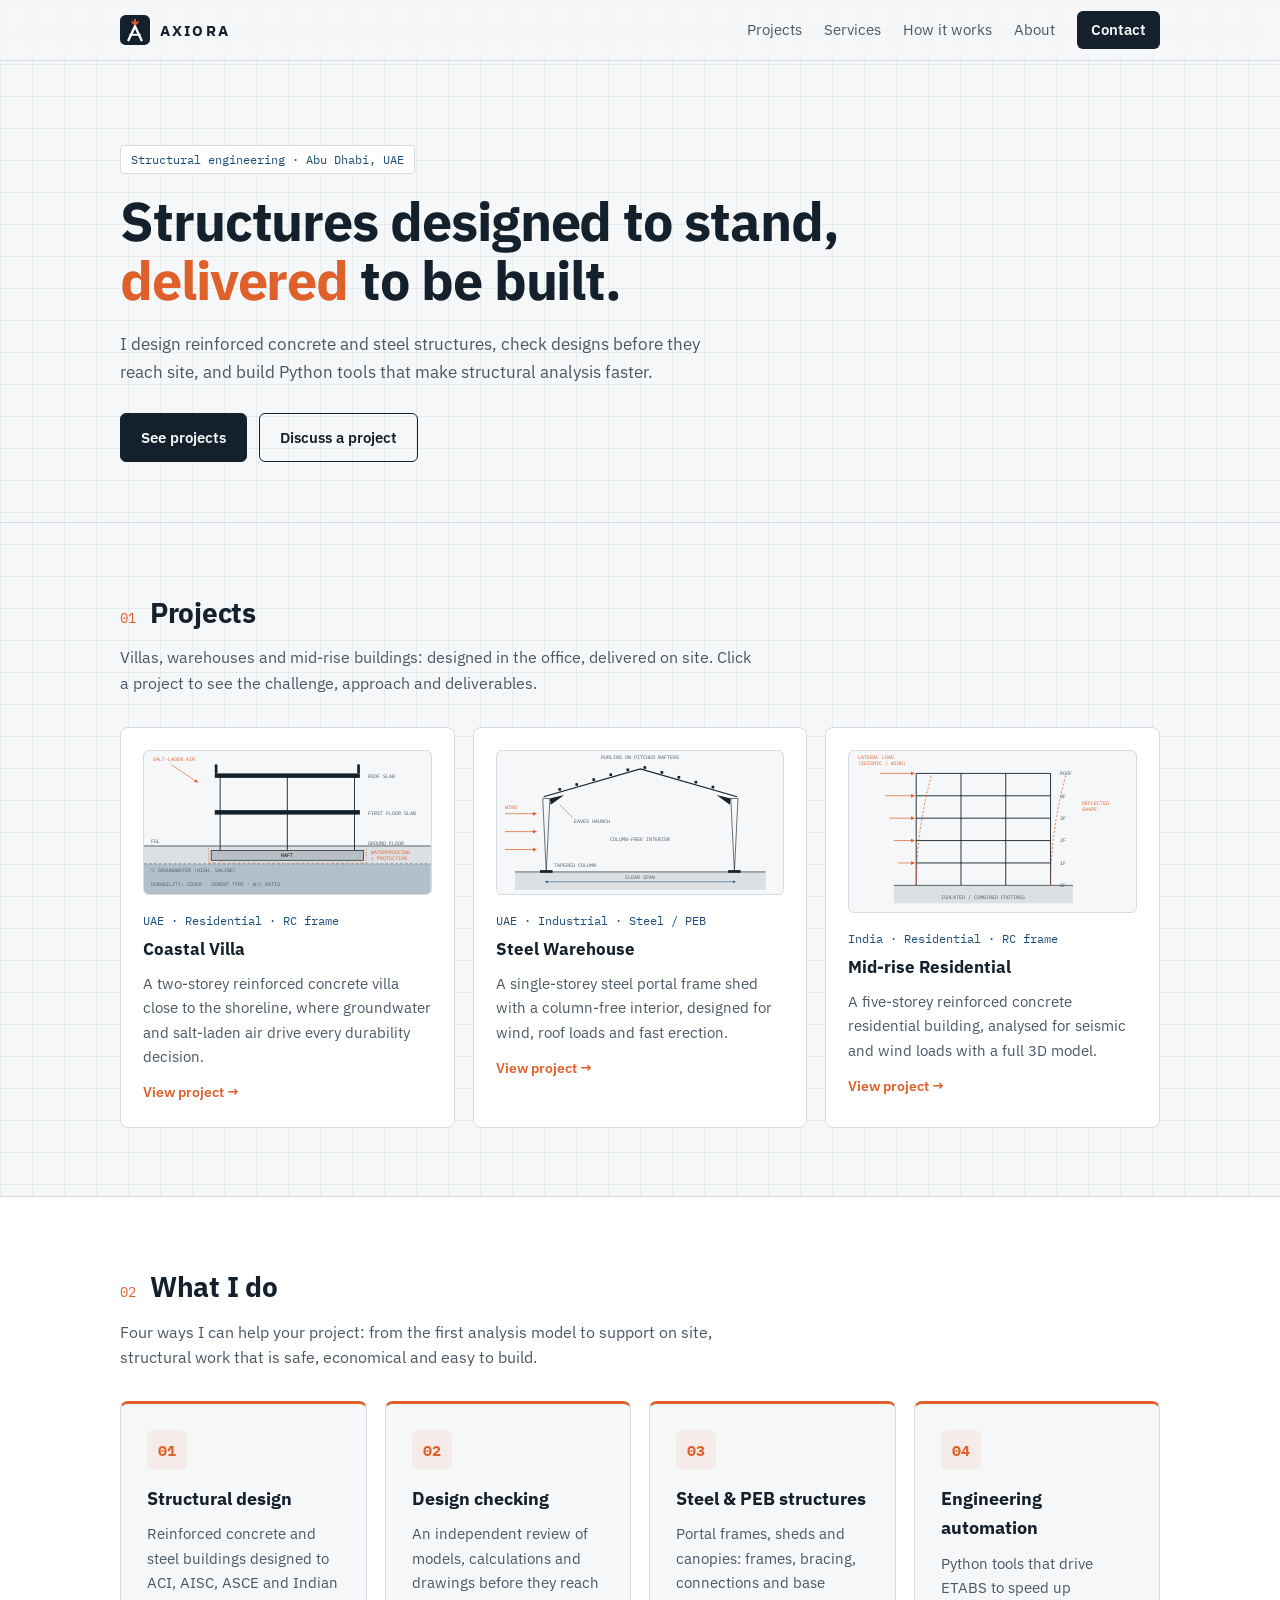
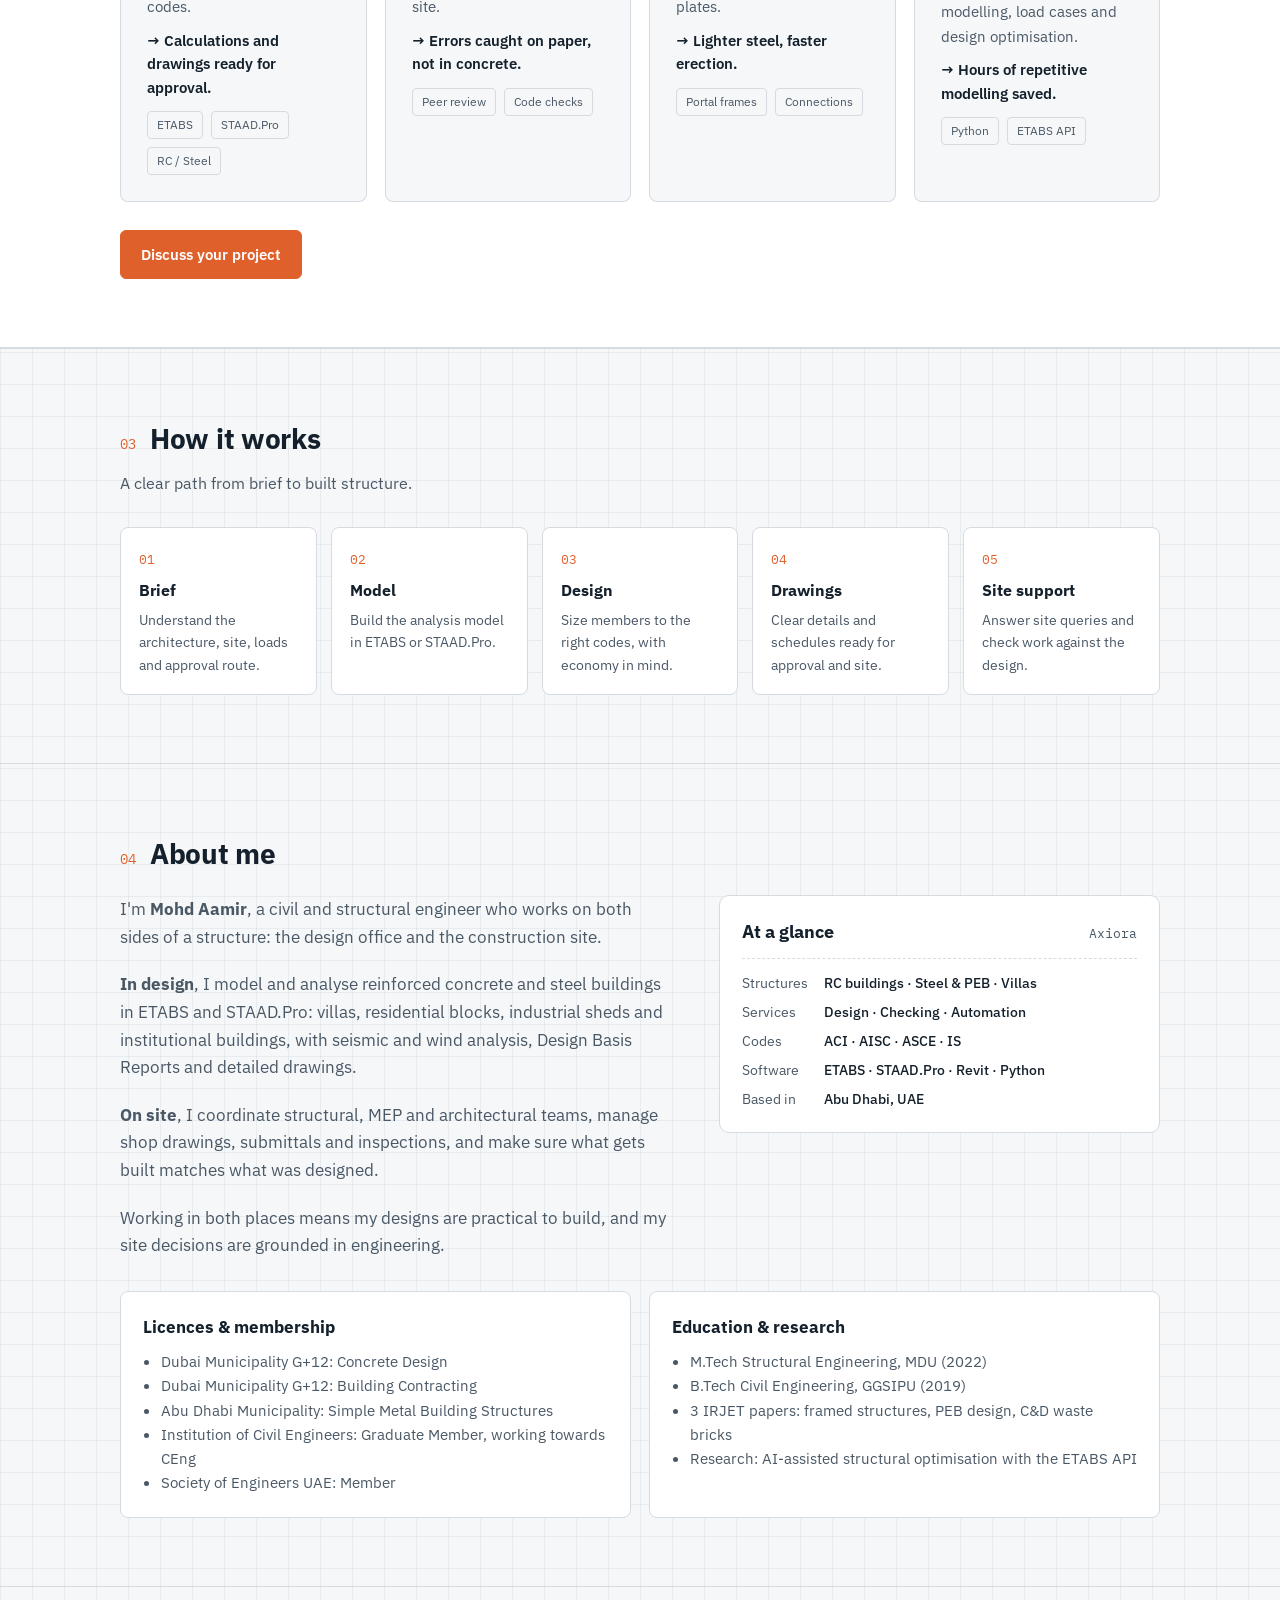
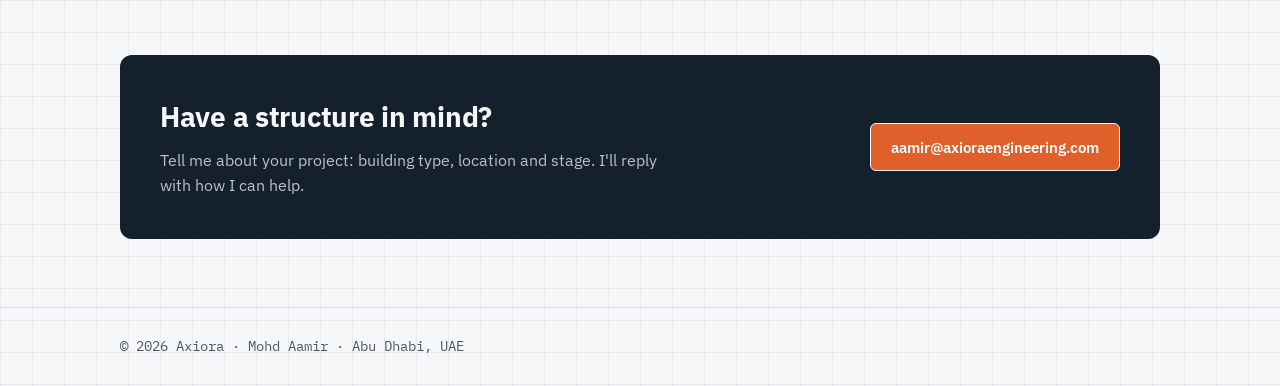
==== index.html @ 6f2e5ef4 "Add Cloudflare Web Analytics" ====
<!doctype html>
<html lang="en">
<head>
<meta charset="utf-8">
<meta name="viewport" content="width=device-width, initial-scale=1">
<title>Axiora | Structural Design &amp; Engineering by Mohd Aamir</title>
<meta name="description" content="Axiora: structural design, design checking, steel/PEB structures and engineering automation by Mohd Aamir, civil and structural engineer in Abu Dhabi, UAE.">
<link rel="icon" href="logo.svg" type="image/svg+xml">
<link rel="preconnect" href="https://fonts.googleapis.com"><link rel="preconnect" href="https://fonts.gstatic.com" crossorigin><link href="https://fonts.googleapis.com/css2?family=IBM+Plex+Mono:wght@400;500&family=IBM+Plex+Sans:wght@400;500;600;700&display=swap" rel="stylesheet">
<link rel="stylesheet" href="styles.css">
</head>
<body><nav><div class="wrap">
  <a class="logo" href="index.html"><img src="logo.svg" alt="">AXIORA</a>
  <div class="links">
    <a href="index.html#projects">Projects</a><a href="index.html#services">Services</a><a href="index.html#process">How it works</a><a href="index.html#about">About</a>
    <a class="nav-cta" href="index.html#contact">Contact</a>
  </div>
</div></nav>
<header class="hero"><div class="wrap">
  <span class="tag mono">Structural engineering · Abu Dhabi, UAE</span>
  <h1 style="max-width:820px">Structures designed to stand, <em>delivered</em> to be built.</h1>
  <p class="lead">I design reinforced concrete and steel structures, check designs before they reach site, and build Python tools that make structural analysis faster.</p>
  <div class="cta"><a class="btn primary" href="#projects">See projects</a><a class="btn" href="#contact">Discuss a project</a></div>
</div></header>

<section id="projects"><div class="wrap">
  <div class="sec-head"><span class="sec-num mono">01</span><h2>Projects</h2></div>
  <p class="sec-sub">Villas, warehouses and mid-rise buildings: designed in the office, delivered on site. Click a project to see the challenge, approach and deliverables.</p>
  <div class="grid g3"><a class="card proj" href="projects/coastal-villa.html"><div class="thumb"><svg viewBox="0 40 640 320" role="img" aria-label="Section through a two-storey coastal villa on a raft foundation"><defs><marker id="ahcoc" viewBox="0 0 10 10" refX="9" refY="5" markerWidth="6" markerHeight="6" orient="auto-start-reverse"><path d="M0 0L10 5L0 10z" fill="var(--accent)"/></marker><marker id="dmcoc" viewBox="0 0 10 10" refX="5" refY="5" markerWidth="5" markerHeight="5" orient="auto-start-reverse"><path d="M0 0L10 5L0 10z" fill="var(--blue)"/></marker></defs>
<rect x="0" y="252" width="640" height="108" class="d-soil"/>
<rect x="0" y="292" width="640" height="68" class="d-water"/>
<line x1="0" y1="292" x2="640" y2="292" class="d-dim" stroke-dasharray="6 5" stroke-width="1.2"/>
<text x="16" y="310" class="d-txt">▽ GROUNDWATER (HIGH, SALINE)</text>
<line x1="0" y1="252" x2="640" y2="252" class="d-line" stroke-width="1.5"/>
<text x="16" y="246" class="d-txt">FGL</text>
<rect x="150" y="262" width="340" height="22" class="d-conc"/>
<rect x="150" y="262" width="340" height="22" class="d-line" stroke-width="1.6"/>
<text x="320" y="277" text-anchor="middle" class="d-txt-b">RAFT</text>
<path d="M144 256 V290 H496 V256" class="d-acc" stroke-width="1.4" stroke-dasharray="3 3"/>
<text x="506" y="270" class="d-txt-a">WATERPROOFING</text><text x="506" y="284" class="d-txt-a">+ PROTECTION</text>
<g class="d-line" stroke-width="2">
<line x1="170" y1="262" x2="170" y2="96"/><line x1="320" y1="262" x2="320" y2="96"/><line x1="470" y1="262" x2="470" y2="96"/>
</g>
<rect x="158" y="172" width="324" height="10" class="d-fill"/>
<rect x="158" y="90" width="324" height="10" class="d-fill"/>
<rect x="158" y="70" width="6" height="20" class="d-fill"/><rect x="476" y="70" width="6" height="20" class="d-fill"/>
<text x="500" y="182" class="d-txt">FIRST FLOOR SLAB</text>
<text x="500" y="100" class="d-txt">ROOF SLAB</text>
<text x="500" y="250" class="d-txt">GROUND FLOOR</text>
<line x1="60" y1="70" x2="120" y2="110" class="d-acc" stroke-width="1.4" marker-end="url(#ahcoc)"/>
<text x="20" y="62" class="d-txt-a">SALT-LADEN AIR</text>
<text x="16" y="342" class="d-txt">DURABILITY: COVER · CEMENT TYPE · W/C RATIO</text>
</svg></div>
<div class="meta mono">UAE · Residential · RC frame</div><h3>Coastal Villa</h3><p>A two-storey reinforced concrete villa close to the shoreline, where groundwater and salt-laden air drive every durability decision.</p><span class="more">View project →</span></a><a class="card proj" href="projects/steel-warehouse.html"><div class="thumb"><svg viewBox="0 30 640 320" role="img" aria-label="Elevation of a steel portal frame warehouse with wind loads"><defs><marker id="ahstc" viewBox="0 0 10 10" refX="9" refY="5" markerWidth="6" markerHeight="6" orient="auto-start-reverse"><path d="M0 0L10 5L0 10z" fill="var(--accent)"/></marker><marker id="dmstc" viewBox="0 0 10 10" refX="5" refY="5" markerWidth="5" markerHeight="5" orient="auto-start-reverse"><path d="M0 0L10 5L0 10z" fill="var(--blue)"/></marker></defs>
<line x1="40" y1="300" x2="600" y2="300" class="d-line" stroke-width="1.5"/>
<rect x="40" y="300" width="560" height="40" class="d-soil"/>
<path d="M110 300 L118 136 L102 136 L110 300" class="d-line" stroke-width="1.4"/>
<path d="M530 300 L522 136 L538 136 L530 300" class="d-line" stroke-width="1.4"/>
<path d="M104 132 L320 70 L536 132" class="d-line" stroke-width="2.4"/>
<path d="M118 136 L150 128 L120 150 Z" class="d-fill"/>
<path d="M522 136 L490 128 L520 150 Z" class="d-fill"/>
<g class="d-fill"><rect x="137" y="112.7" width="6" height="6"/><rect x="175" y="101.8" width="6" height="6"/><rect x="213" y="90.9" width="6" height="6"/><rect x="251" y="79.9" width="6" height="6"/><rect x="289" y="69.0" width="6" height="6"/><rect x="327" y="63.9" width="6" height="6"/><rect x="365" y="74.8" width="6" height="6"/><rect x="403" y="85.7" width="6" height="6"/><rect x="441" y="96.6" width="6" height="6"/><rect x="479" y="107.5" width="6" height="6"/></g>
<rect x="96" y="296" width="28" height="6" class="d-fill"/><rect x="516" y="296" width="28" height="6" class="d-fill"/>
<text x="320" y="230" text-anchor="middle" class="d-txt">COLUMN-FREE INTERIOR</text>
<text x="128" y="290" class="d-txt">TAPERED COLUMN</text>
<line x1="18" y1="170" x2="88" y2="170" class="d-acc" stroke-width="1.6" marker-end="url(#ahstc)"/><line x1="18" y1="210" x2="88" y2="210" class="d-acc" stroke-width="1.6" marker-end="url(#ahstc)"/><line x1="18" y1="250" x2="88" y2="250" class="d-acc" stroke-width="1.6" marker-end="url(#ahstc)"/>
<text x="18" y="160" class="d-txt-a">WIND</text>
<line x1="110" y1="322" x2="530" y2="322" class="d-dim" stroke-width="1.2" marker-start="url(#dmstc)" marker-end="url(#dmstc)"/>
<text x="320" y="316" text-anchor="middle" class="d-txt">CLEAR SPAN</text>
<text x="320" y="48" text-anchor="middle" class="d-txt">PURLINS ON PITCHED RAFTERS</text>
<line x1="140" y1="150" x2="170" y2="180" class="d-thin"/><text x="172" y="190" class="d-txt">EAVES HAUNCH</text>
</svg></div>
<div class="meta mono">UAE · Industrial · Steel / PEB</div><h3>Steel Warehouse</h3><p>A single-storey steel portal frame shed with a column-free interior, designed for wind, roof loads and fast erection.</p><span class="more">View project →</span></a><a class="card proj" href="projects/mid-rise-residential.html"><div class="thumb"><svg viewBox="0 0 640 360" role="img" aria-label="Frame elevation of a G+4 building with lateral loads and deflected shape"><defs><marker id="ahmic" viewBox="0 0 10 10" refX="9" refY="5" markerWidth="6" markerHeight="6" orient="auto-start-reverse"><path d="M0 0L10 5L0 10z" fill="var(--accent)"/></marker><marker id="dmmic" viewBox="0 0 10 10" refX="5" refY="5" markerWidth="5" markerHeight="5" orient="auto-start-reverse"><path d="M0 0L10 5L0 10z" fill="var(--blue)"/></marker></defs>
<rect x="100" y="300" width="400" height="40" class="d-soil"/>
<line x1="100" y1="300" x2="500" y2="300" class="d-line" stroke-width="1.5"/>
<g class="d-line" stroke-width="2"><line x1="150" y1="300" x2="150" y2="50" /><line x1="250" y1="300" x2="250" y2="50" /><line x1="350" y1="300" x2="350" y2="50" /><line x1="450" y1="300" x2="450" y2="50" /><line x1="150" y1="250" x2="450" y2="250" /><line x1="150" y1="200" x2="450" y2="200" /><line x1="150" y1="150" x2="450" y2="150" /><line x1="150" y1="100" x2="450" y2="100" /><line x1="150" y1="50" x2="450" y2="50" /></g>
<path d="M150 300 L151.4 250 L155.6 200 L162.6 150 L172.4 100 L185.0 50" class="d-acc" stroke-dasharray="5 4" stroke-width="1.6"/>
<path d="M450 300 L451.4 250 L455.6 200 L462.6 150 L472.4 100 L485.0 50" class="d-acc" stroke-dasharray="5 4" stroke-width="1.6"/>
<line x1="110" y1="250" x2="146" y2="250" class="d-acc" stroke-width="1.6" marker-end="url(#ahmic)"/><line x1="100" y1="200" x2="146" y2="200" class="d-acc" stroke-width="1.6" marker-end="url(#ahmic)"/><line x1="90" y1="150" x2="146" y2="150" class="d-acc" stroke-width="1.6" marker-end="url(#ahmic)"/><line x1="80" y1="100" x2="146" y2="100" class="d-acc" stroke-width="1.6" marker-end="url(#ahmic)"/><line x1="70" y1="50" x2="146" y2="50" class="d-acc" stroke-width="1.6" marker-end="url(#ahmic)"/>
<text x="20" y="18" class="d-txt-a">LATERAL LOAD</text><text x="20" y="32" class="d-txt-a">(SEISMIC / WIND)</text>
<text x="470" y="304" class="d-txt">GF</text><text x="470" y="254" class="d-txt">1F</text><text x="470" y="204" class="d-txt">2F</text><text x="470" y="154" class="d-txt">3F</text><text x="470" y="104" class="d-txt">4F</text><text x="470" y="54" class="d-txt">ROOF</text>
<text x="520" y="120" class="d-txt-a">DEFLECTED</text><text x="520" y="134" class="d-txt-a">SHAPE</text>
<text x="300" y="330" text-anchor="middle" class="d-txt">ISOLATED / COMBINED FOOTINGS</text>
</svg></div>
<div class="meta mono">India · Residential · RC frame</div><h3>Mid-rise Residential</h3><p>A five-storey reinforced concrete residential building, analysed for seismic and wind loads with a full 3D model.</p><span class="more">View project →</span></a></div>
</div></section>

<section id="services" class="emph"><div class="wrap">
  <div class="sec-head"><span class="sec-num mono">02</span><h2>What I do</h2></div>
  <p class="sec-sub">Four ways I can help your project: from the first analysis model to support on site, structural work that is safe, economical and easy to build.</p>
  <div class="grid g4"><div class="card svc"><div class="ico">01</div><h3>Structural design</h3><p>Reinforced concrete and steel buildings designed to ACI, AISC, ASCE and Indian codes.</p><p class="gain">→ Calculations and drawings ready for approval.</p><div class="chips"><span class=chip>ETABS</span><span class=chip>STAAD.Pro</span><span class=chip>RC / Steel</span></div></div><div class="card svc"><div class="ico">02</div><h3>Design checking</h3><p>An independent review of models, calculations and drawings before they reach site.</p><p class="gain">→ Errors caught on paper, not in concrete.</p><div class="chips"><span class=chip>Peer review</span><span class=chip>Code checks</span></div></div><div class="card svc"><div class="ico">03</div><h3>Steel & PEB structures</h3><p>Portal frames, sheds and canopies: frames, bracing, connections and base plates.</p><p class="gain">→ Lighter steel, faster erection.</p><div class="chips"><span class=chip>Portal frames</span><span class=chip>Connections</span></div></div><div class="card svc"><div class="ico">04</div><h3>Engineering automation</h3><p>Python tools that drive ETABS to speed up modelling, load cases and design optimisation.</p><p class="gain">→ Hours of repetitive modelling saved.</p><div class="chips"><span class=chip>Python</span><span class=chip>ETABS API</span></div></div></div>
  <div class="cta"><a class="btn accent" href="#contact">Discuss your project</a></div>
</div></section>

<section id="process"><div class="wrap">
  <div class="sec-head"><span class="sec-num mono">03</span><h2>How it works</h2></div>
  <p class="sec-sub">A clear path from brief to built structure.</p>
  <div class="steps"><div class="step"><h3>Brief</h3><p>Understand the architecture, site, loads and approval route.</p></div><div class="step"><h3>Model</h3><p>Build the analysis model in ETABS or STAAD.Pro.</p></div><div class="step"><h3>Design</h3><p>Size members to the right codes, with economy in mind.</p></div><div class="step"><h3>Drawings</h3><p>Clear details and schedules ready for approval and site.</p></div><div class="step"><h3>Site support</h3><p>Answer site queries and check work against the design.</p></div></div>
</div></section>

<section id="about"><div class="wrap">
  <div class="sec-head"><span class="sec-num mono">04</span><h2>About me</h2></div>
  <div class="hero-grid" style="margin:18px 0 32px;align-items:start">
    <div>
      <p class="lead" style="margin-top:0">I'm <b>Mohd Aamir</b>, a civil and structural engineer who works on both sides of a structure: the design office and the construction site.</p>
      <p class="lead"><b>In design</b>, I model and analyse reinforced concrete and steel buildings in ETABS and STAAD.Pro: villas, residential blocks, industrial sheds and institutional buildings, with seismic and wind analysis, Design Basis Reports and detailed drawings.</p>
      <p class="lead"><b>On site</b>, I coordinate structural, MEP and architectural teams, manage shop drawings, submittals and inspections, and make sure what gets built matches what was designed.</p>
      <p class="lead">Working in both places means my designs are practical to build, and my site decisions are grounded in engineering.</p>
    </div>
    <aside class="hero-card">
      <div class="who"><b>At a glance</b><span class="mono">Axiora</span></div>
      <dl class="kv">
        <dt>Structures</dt><dd>RC buildings · Steel &amp; PEB · Villas</dd>
        <dt>Services</dt><dd>Design · Checking · Automation</dd>
        <dt>Codes</dt><dd>ACI · AISC · ASCE · IS</dd>
        <dt>Software</dt><dd>ETABS · STAAD.Pro · Revit · Python</dd>
        <dt>Based in</dt><dd>Abu Dhabi, UAE</dd>
      </dl>
    </aside>
  </div>
  <div class="grid g2">
    <div class="card"><h3>Licences &amp; membership</h3><ul>
      <li>Dubai Municipality G+12: Concrete Design</li><li>Dubai Municipality G+12: Building Contracting</li>
      <li>Abu Dhabi Municipality: Simple Metal Building Structures</li><li>Institution of Civil Engineers: Graduate Member, working towards CEng</li><li>Society of Engineers UAE: Member</li></ul></div>
    <div class="card"><h3>Education &amp; research</h3><ul>
      <li>M.Tech Structural Engineering, MDU (2022)</li><li>B.Tech Civil Engineering, GGSIPU (2019)</li>
      <li>3 IRJET papers: framed structures, PEB design, C&amp;D waste bricks</li><li>Research: AI-assisted structural optimisation with the ETABS API</li></ul></div>
  </div>
</div></section>

<section id="contact"><div class="wrap">
  <div class="band">
    <div><h2>Have a structure in mind?</h2><p>Tell me about your project: building type, location and stage. I'll reply with how I can help.</p></div>
    <a class="btn accent" href="mailto:aamir@axioraengineering.com">aamir@axioraengineering.com</a>
  </div>
</div></section>
<footer><div class="wrap mono">© <span id="y"></span> Axiora · Mohd Aamir · Abu Dhabi, UAE</div></footer>
<script>document.getElementById("y").textContent=new Date().getFullYear()</script>
<!-- Cloudflare Web Analytics --><script type='module' src='https://static.cloudflareinsights.com/beacon.min.js' data-cf-beacon='{"token": "5cf16966bf16493d90ac74882696c82b"}'></script><!-- End Cloudflare Web Analytics -->
</body>
</html>
---- styles.css ----
:root{
  --ink:#14202b; --ink-2:#4a5866; --line:#d5dbe1; --paper:#f6f7f8; --card:#ffffff;
  --accent:#e0602b; --blue:#1d4e7a; --grid:rgba(29,78,122,.07); --tint:rgba(224,96,43,.08);
}
@media (prefers-color-scheme: dark){
  :root{ --ink:#e8edf2; --ink-2:#a3afbb; --line:#2c3a47; --paper:#0f1720; --card:#16212c;
         --accent:#f07a45; --blue:#7fb2e0; --grid:rgba(127,178,224,.06); --tint:rgba(240,122,69,.10); }
}
*{box-sizing:border-box;margin:0;padding:0}
html{scroll-behavior:smooth}
body{font-family:"IBM Plex Sans",system-ui,sans-serif;color:var(--ink);background:var(--paper);line-height:1.6;
     background-image:linear-gradient(var(--grid) 1px,transparent 1px),linear-gradient(90deg,var(--grid) 1px,transparent 1px);
     background-size:32px 32px}
a{color:inherit}
img,svg{max-width:100%}
.wrap{max-width:1080px;margin:0 auto;padding:0 20px}
.mono{font-family:"IBM Plex Mono",monospace}

/* nav */
nav{position:sticky;top:0;z-index:5;background:color-mix(in srgb,var(--paper) 90%,transparent);backdrop-filter:blur(8px);border-bottom:1px solid var(--line)}
nav .wrap{display:flex;align-items:center;justify-content:space-between;height:60px}
.logo{display:flex;align-items:center;gap:10px;font-weight:700;text-decoration:none;letter-spacing:.14em;font-size:.95rem}
.logo img{width:30px;height:30px}
.links{display:flex;gap:22px;font-size:.92rem;align-items:center}
.links a{text-decoration:none;color:var(--ink-2)}
.links a:hover{color:var(--ink)}
.links .nav-cta{color:var(--paper);background:var(--ink);padding:7px 14px;border-radius:6px;font-weight:600}
@media (max-width:760px){.links a:not(.nav-cta){display:none}}

/* buttons, tags */
.btn{display:inline-block;padding:11px 20px;border-radius:6px;text-decoration:none;font-weight:600;font-size:.95rem;border:1px solid var(--ink)}
.btn.primary{background:var(--ink);color:var(--paper)}
.btn.accent{background:var(--accent);border-color:var(--accent);color:#fff}
.tag{display:inline-block;font-size:.76rem;color:var(--blue);border:1px solid var(--line);background:var(--card);padding:4px 10px;border-radius:4px}
.chips{display:flex;flex-wrap:wrap;gap:8px;margin-top:12px}
.chip{font-size:.78rem;padding:3px 9px;border-radius:4px;background:var(--paper);border:1px solid var(--line);color:var(--ink-2)}

/* hero */
header.hero{padding:84px 0 60px}
.hero-grid{display:grid;grid-template-columns:1.25fr 1fr;gap:48px;align-items:center}
@media (max-width:860px){.hero-grid{grid-template-columns:1fr}}
h1{font-size:clamp(2.1rem,5.4vw,3.4rem);line-height:1.08;letter-spacing:-.02em;font-weight:700;margin-top:18px}
h1 em{font-style:normal;color:var(--accent)}
.lead{max-width:600px;margin-top:20px;font-size:1.08rem;color:var(--ink-2)}
.cta{display:flex;flex-wrap:wrap;gap:12px;margin-top:28px}
.hero-card{background:var(--card);border:1px solid var(--line);border-radius:10px;padding:22px}
.hero-card .who{display:flex;justify-content:space-between;align-items:baseline;border-bottom:1px dashed var(--line);padding-bottom:12px;margin-bottom:12px}
.hero-card .who b{font-size:1.1rem}
.hero-card .who span{font-size:.8rem;color:var(--ink-2)}
.kv{display:grid;grid-template-columns:auto 1fr;gap:6px 16px;font-size:.9rem}
.kv dt{color:var(--ink-2)}
.kv dd{font-weight:500}

/* sections */
section{padding:68px 0;border-top:1px solid var(--line)}
.sec-head{display:flex;align-items:baseline;gap:14px;margin-bottom:10px}
.sec-num{color:var(--accent);font-size:.85rem}
h2{font-size:1.75rem;letter-spacing:-.01em}
.sec-sub{color:var(--ink-2);max-width:640px;margin-bottom:30px}
.grid{display:grid;gap:18px}
.g4{grid-template-columns:repeat(4,1fr)}
.g3{grid-template-columns:repeat(3,1fr)}
.g2{grid-template-columns:repeat(2,1fr)}
@media (max-width:980px){.g4{grid-template-columns:repeat(2,1fr)}}
@media (max-width:820px){.g3,.g2,.g4{grid-template-columns:1fr}}
.card{background:var(--card);border:1px solid var(--line);border-radius:8px;padding:22px}
.card h3{font-size:1.05rem;margin-bottom:8px}
.card p,.card li{color:var(--ink-2);font-size:.95rem}
.card ul{padding-left:18px}
.card .ico{width:34px;height:34px;border-radius:6px;background:var(--tint);display:flex;align-items:center;justify-content:center;margin-bottom:14px;color:var(--accent);font-weight:700;font-family:"IBM Plex Mono",monospace;font-size:.85rem}

/* project cards */
a.proj{display:block;text-decoration:none;transition:transform .15s,border-color .15s}
a.proj:hover{transform:translateY(-3px);border-color:var(--accent)}
.proj .thumb{border-radius:6px;margin-bottom:16px;border:1px solid var(--line);background:var(--paper);overflow:hidden}
.proj .thumb svg{display:block;width:100%;height:auto}
.proj .meta{font-size:.76rem;color:var(--blue);margin-bottom:6px}
.proj .more{display:inline-block;margin-top:12px;font-weight:600;font-size:.9rem;color:var(--accent)}

/* process */
.steps{counter-reset:s;display:grid;grid-template-columns:repeat(5,1fr);gap:14px}
@media (max-width:900px){.steps{grid-template-columns:1fr}}
.step{background:var(--card);border:1px solid var(--line);border-radius:8px;padding:18px;position:relative}
.step::before{counter-increment:s;content:"0" counter(s);font-family:"IBM Plex Mono",monospace;color:var(--accent);font-size:.8rem}
.step h3{font-size:.98rem;margin:6px 0}
.step p{font-size:.88rem;color:var(--ink-2)}

/* timeline */
.tl{border-left:2px solid var(--line);margin-left:6px}
.tl-item{position:relative;padding:0 0 24px 26px}
.tl-item::before{content:"";position:absolute;left:-7px;top:6px;width:12px;height:12px;border-radius:2px;background:var(--card);border:2px solid var(--accent)}
.tl-item .when{font-size:.8rem;color:var(--ink-2)}
.tl-item h3{font-size:1rem}
.tl-item p{color:var(--ink-2);font-size:.93rem;max-width:720px}

/* contact band */
.band{background:var(--ink);color:var(--paper);border-radius:12px;padding:40px;display:flex;justify-content:space-between;align-items:center;gap:24px;flex-wrap:wrap}
.band h2{color:var(--paper)}
.band p{color:color-mix(in srgb,var(--paper) 75%,transparent);margin-top:8px;max-width:520px}
.band .btn{border-color:var(--paper)}

/* project page */
.crumb{font-size:.85rem;color:var(--ink-2);text-decoration:none}
.crumb:hover{color:var(--ink)}
.p-hero{padding:56px 0 40px}
.p-hero h1{font-size:clamp(1.9rem,4.6vw,3rem)}
.figure{background:var(--card);border:1px solid var(--line);border-radius:10px;padding:16px;margin-top:30px}
.figure svg{display:block;width:100%;height:auto}
.figure figcaption{font-size:.82rem;color:var(--ink-2);margin-top:10px}
.p-body{display:grid;grid-template-columns:1fr 320px;gap:40px;padding:50px 0}
@media (max-width:860px){.p-body{grid-template-columns:1fr}}
.p-body h2{font-size:1.3rem;margin:26px 0 10px}
.p-body h2:first-child{margin-top:0}
.p-body p,.p-body li{color:var(--ink-2)}
.p-body ul{padding-left:20px}
.p-body li{margin-bottom:6px}
.spec{position:sticky;top:80px;align-self:start}
.spec table{width:100%;border-collapse:collapse;font-size:.9rem}
.spec td{padding:8px 0;border-bottom:1px solid var(--line);vertical-align:top}
.spec td:first-child{color:var(--ink-2);width:42%}
.note{font-size:.82rem;color:var(--ink-2);background:var(--tint);border-radius:6px;padding:10px 12px;margin-top:16px}
.pager{display:flex;justify-content:space-between;gap:16px;padding:30px 0 60px;border-top:1px solid var(--line);flex-wrap:wrap}
.pager a{text-decoration:none;font-weight:600}
.pager small{display:block;color:var(--ink-2);font-weight:400;font-size:.8rem}

footer{padding:28px 0;border-top:1px solid var(--line);color:var(--ink-2);font-size:.85rem}

/* drawing tokens */
.d-line{stroke:var(--ink);fill:none}
.d-thin{stroke:var(--ink-2);fill:none}
.d-dim{stroke:var(--blue);fill:none}
.d-acc{stroke:var(--accent);fill:none}
.d-fill{fill:var(--ink)}
.d-soil{fill:color-mix(in srgb,var(--ink-2) 14%,transparent)}
.d-water{fill:color-mix(in srgb,var(--blue) 22%,transparent)}
.d-conc{fill:color-mix(in srgb,var(--ink-2) 24%,transparent)}
.d-txt{fill:var(--ink-2);font-family:"IBM Plex Mono",monospace;font-size:11px}
.d-txt-b{fill:var(--ink);font-family:"IBM Plex Mono",monospace;font-size:12px;font-weight:500}
.d-txt-a{fill:var(--accent);font-family:"IBM Plex Mono",monospace;font-size:11px}

/* emphasised services section */
section.emph{background:var(--card);border-top:1px solid var(--line);border-bottom:1px solid var(--line)}
section.emph .card{background:var(--paper);border-top:3px solid var(--accent);padding:26px}
section.emph .card h3{font-size:1.15rem}
section.emph .ico{width:40px;height:40px;font-size:.95rem}
.card .gain{color:var(--ink);font-weight:600;font-size:.92rem;margin-top:10px}
section.emph .cta{margin-top:28px}
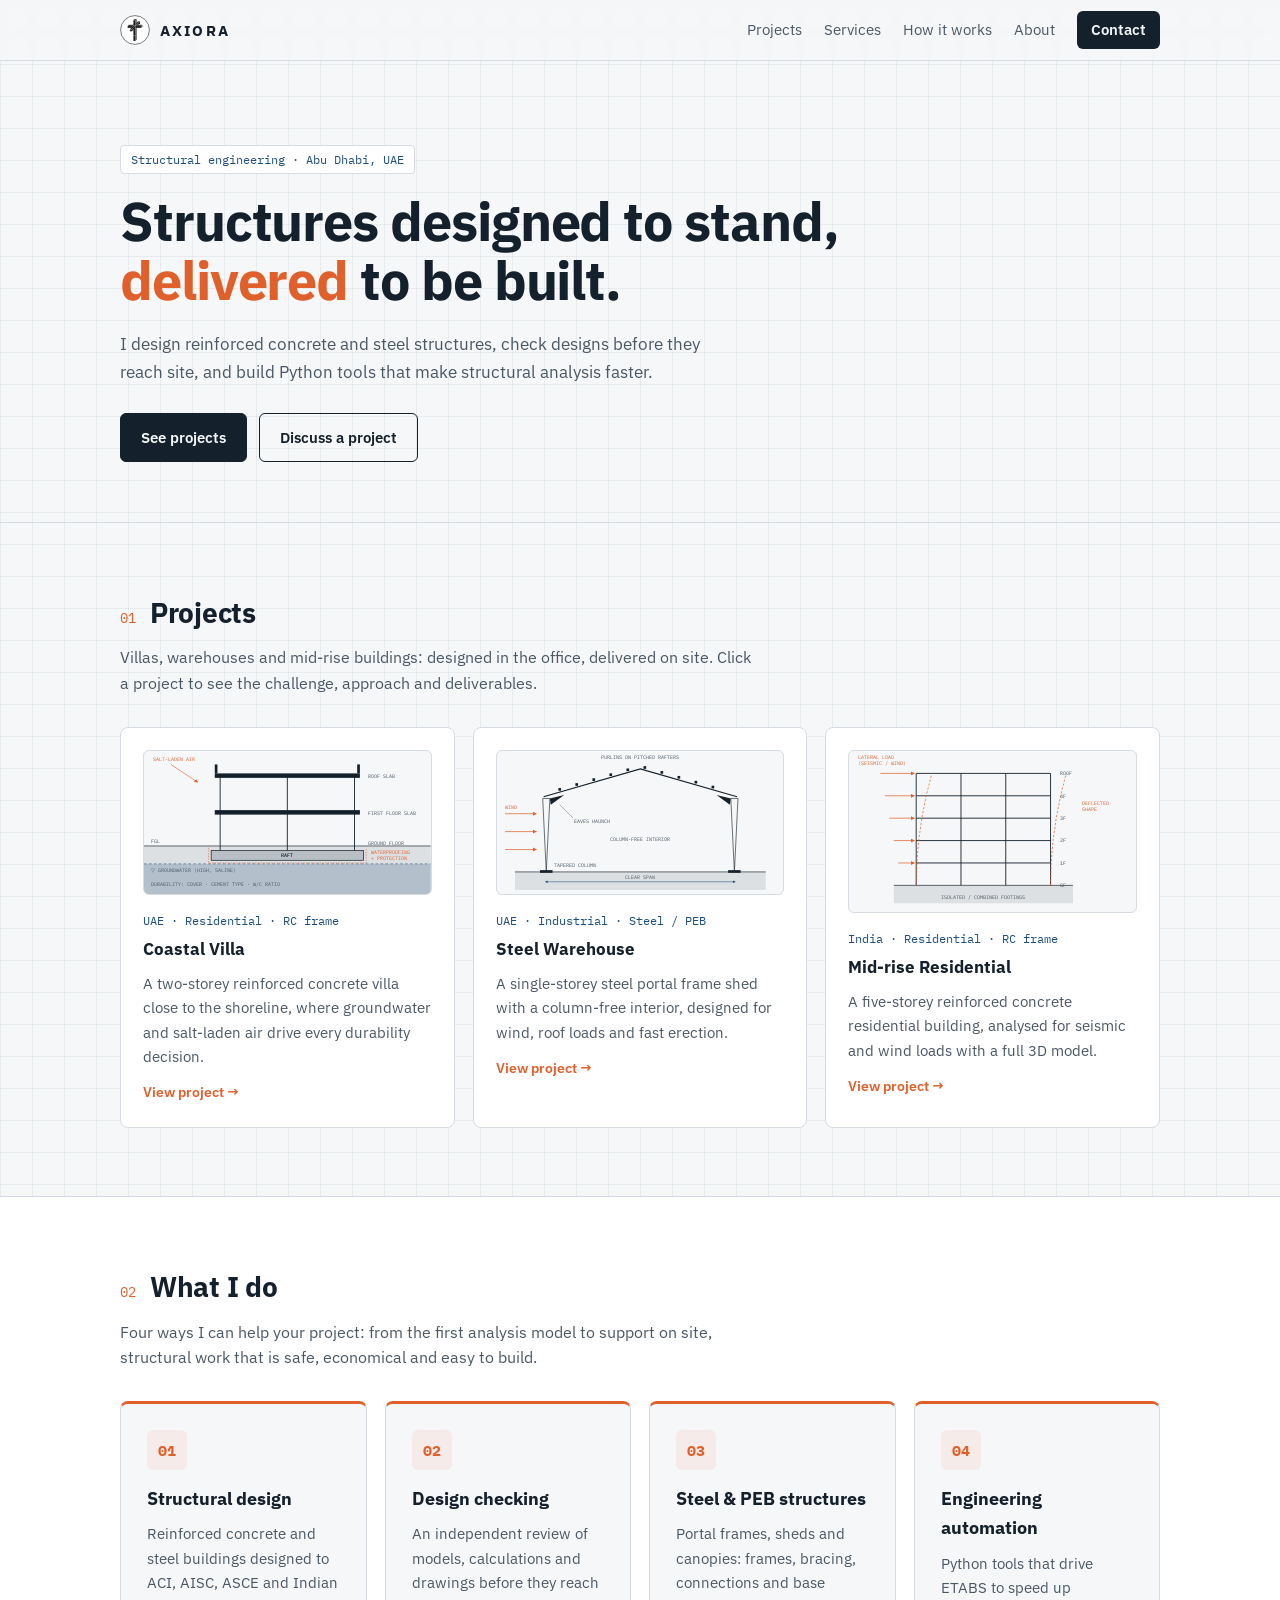
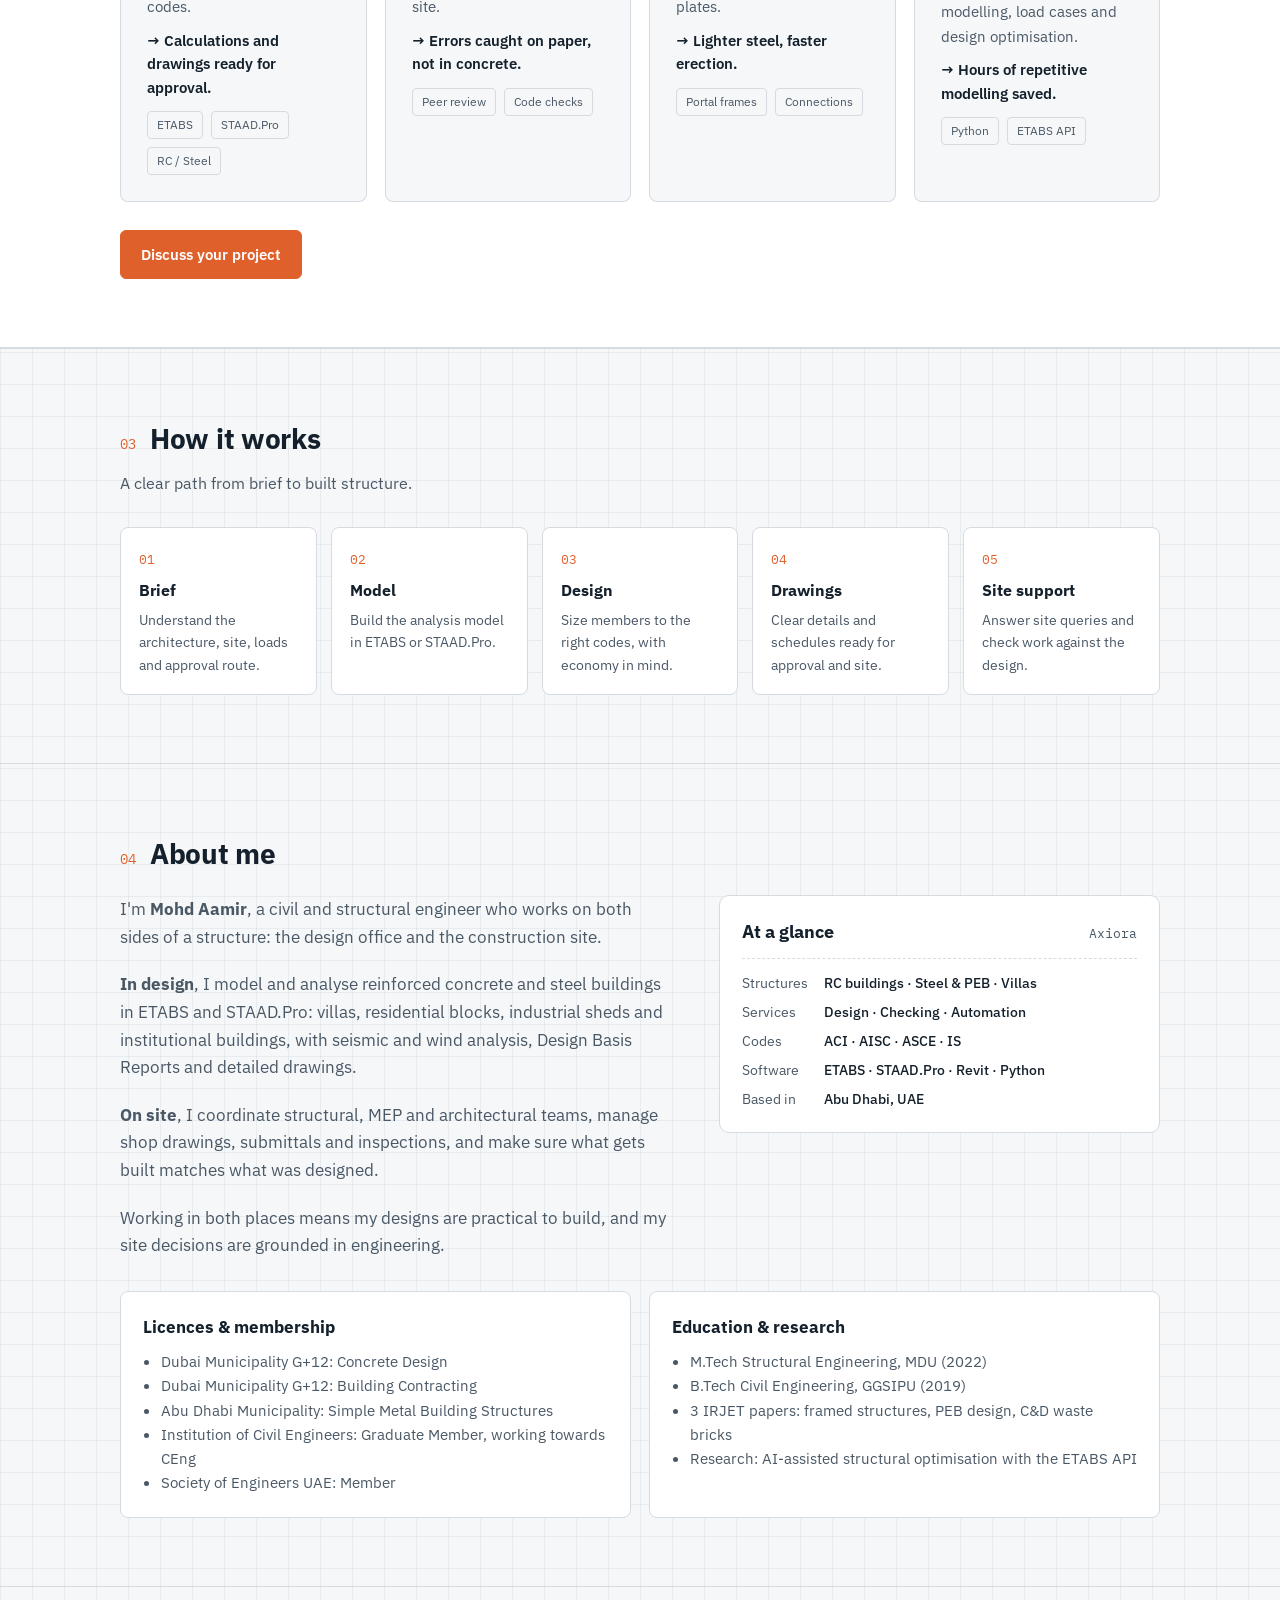
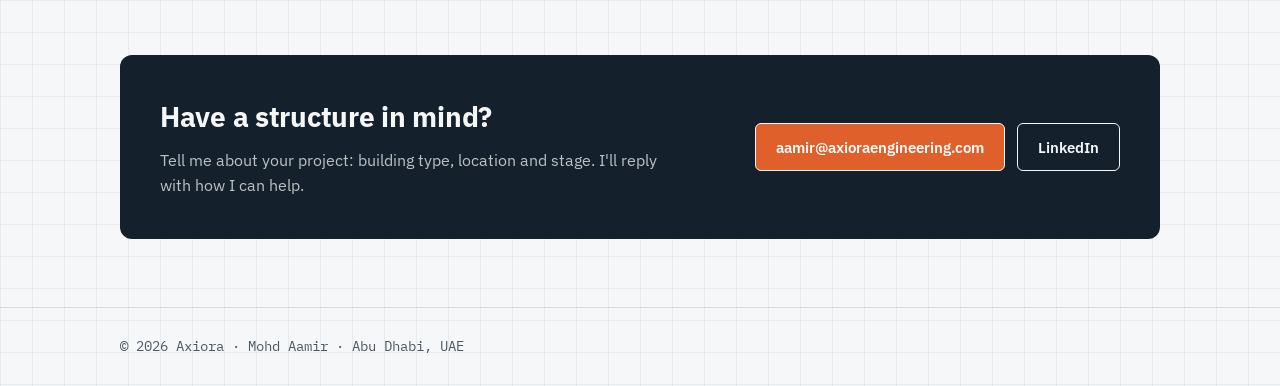
==== commit c6ca871c: "Add LinkedIn link to contact" ====
--- a/index.html
+++ b/index.html
@@ -131,7 +131,10 @@
 <section id="contact"><div class="wrap">
   <div class="band">
     <div><h2>Have a structure in mind?</h2><p>Tell me about your project: building type, location and stage. I'll reply with how I can help.</p></div>
-    <a class="btn accent" href="mailto:aamir@axioraengineering.com">aamir@axioraengineering.com</a>
+    <div class="cta" style="margin-top:0">
+      <a class="btn accent" href="mailto:aamir@axioraengineering.com">aamir@axioraengineering.com</a>
+      <a class="btn" style="color:var(--paper)" href="https://www.linkedin.com/in/axioraengineering/" target="_blank" rel="noopener">LinkedIn</a>
+    </div>
   </div>
 </div></section>
 <footer><div class="wrap mono">© <span id="y"></span> Axiora · Mohd Aamir · Abu Dhabi, UAE</div></footer>
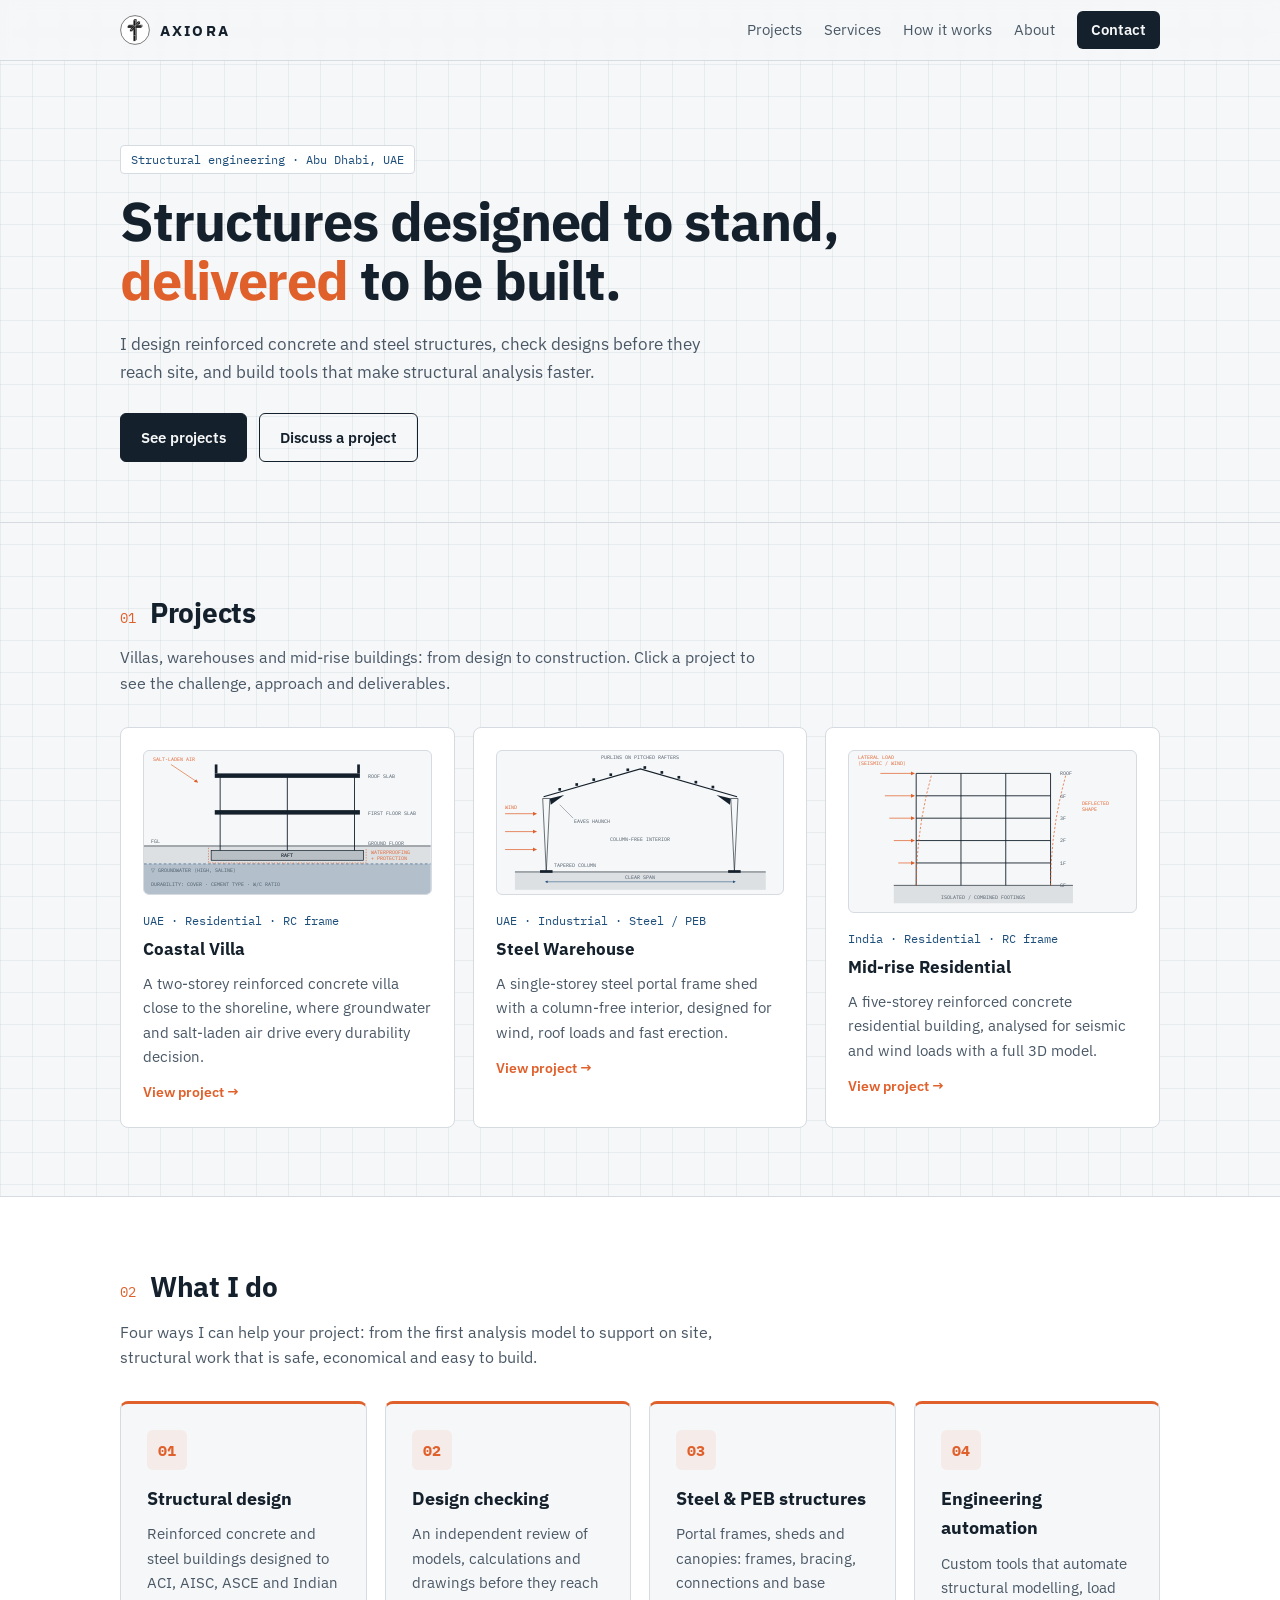
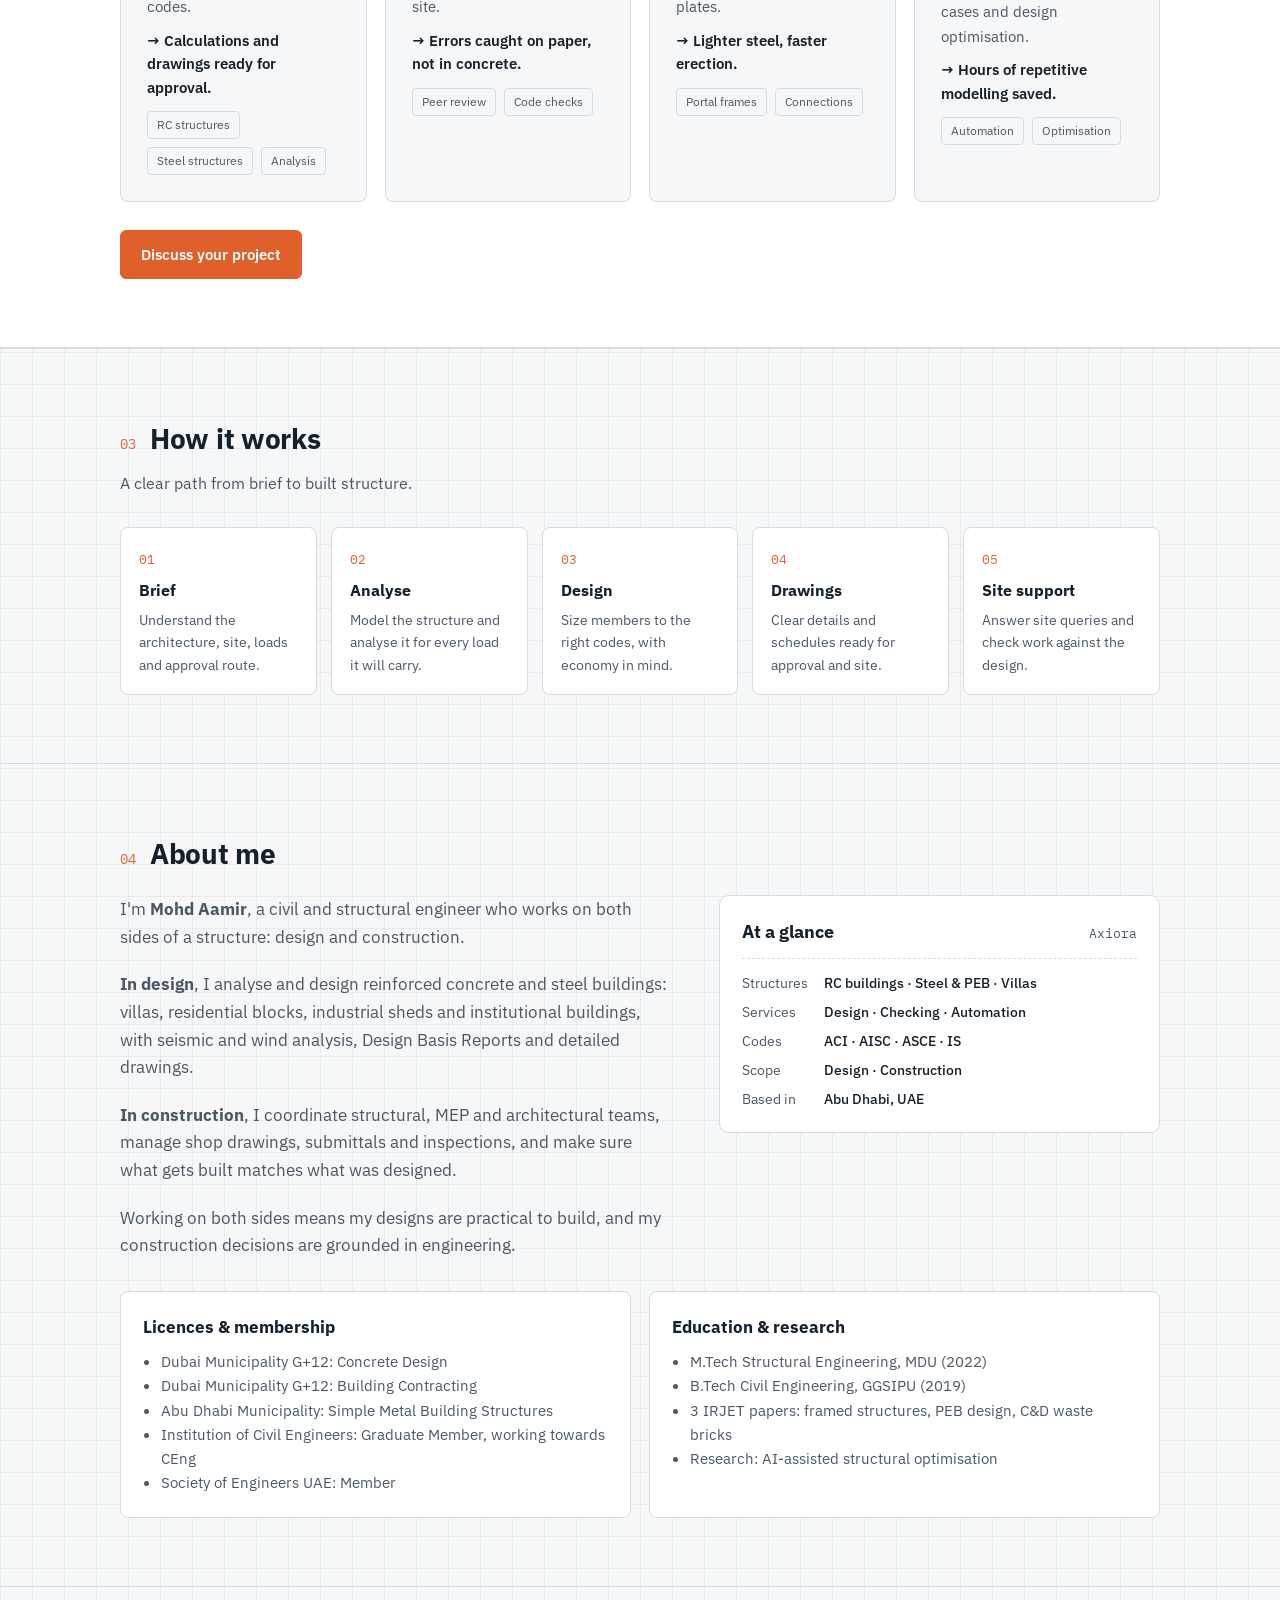
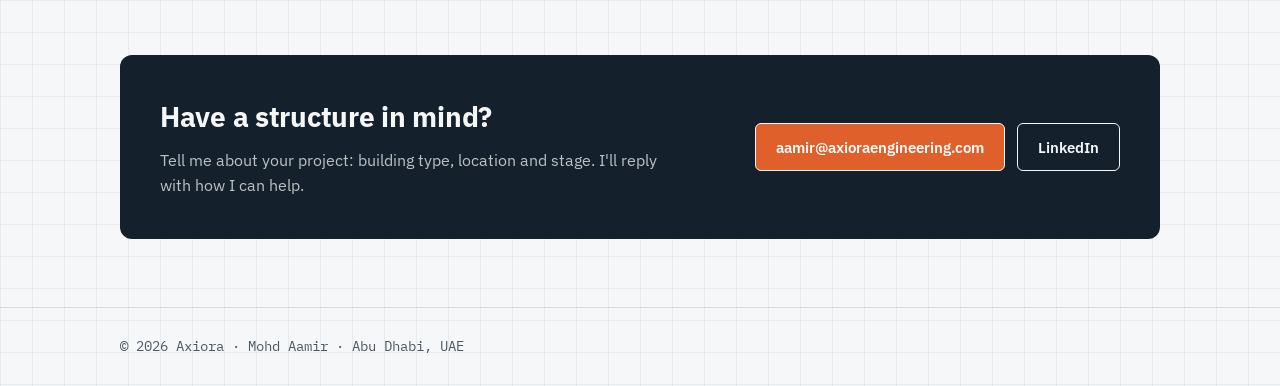
==== commit e37a18e3: "Update About text, remove software names" ====
--- a/index.html
+++ b/index.html
@@ -19,13 +19,13 @@
 <header class="hero"><div class="wrap">
   <span class="tag mono">Structural engineering · Abu Dhabi, UAE</span>
   <h1 style="max-width:820px">Structures designed to stand, <em>delivered</em> to be built.</h1>
-  <p class="lead">I design reinforced concrete and steel structures, check designs before they reach site, and build Python tools that make structural analysis faster.</p>
+  <p class="lead">I design reinforced concrete and steel structures, check designs before they reach site, and build tools that make structural analysis faster.</p>
   <div class="cta"><a class="btn primary" href="#projects">See projects</a><a class="btn" href="#contact">Discuss a project</a></div>
 </div></header>
 
 <section id="projects"><div class="wrap">
   <div class="sec-head"><span class="sec-num mono">01</span><h2>Projects</h2></div>
-  <p class="sec-sub">Villas, warehouses and mid-rise buildings: designed in the office, delivered on site. Click a project to see the challenge, approach and deliverables.</p>
+  <p class="sec-sub">Villas, warehouses and mid-rise buildings: from design to construction. Click a project to see the challenge, approach and deliverables.</p>
   <div class="grid g3"><a class="card proj" href="projects/coastal-villa.html"><div class="thumb"><svg viewBox="0 40 640 320" role="img" aria-label="Section through a two-storey coastal villa on a raft foundation"><defs><marker id="ahcoc" viewBox="0 0 10 10" refX="9" refY="5" markerWidth="6" markerHeight="6" orient="auto-start-reverse"><path d="M0 0L10 5L0 10z" fill="var(--accent)"/></marker><marker id="dmcoc" viewBox="0 0 10 10" refX="5" refY="5" markerWidth="5" markerHeight="5" orient="auto-start-reverse"><path d="M0 0L10 5L0 10z" fill="var(--blue)"/></marker></defs>
 <rect x="0" y="252" width="640" height="108" class="d-soil"/>
 <rect x="0" y="292" width="640" height="68" class="d-water"/>
@@ -88,24 +88,24 @@
 <section id="services" class="emph"><div class="wrap">
   <div class="sec-head"><span class="sec-num mono">02</span><h2>What I do</h2></div>
   <p class="sec-sub">Four ways I can help your project: from the first analysis model to support on site, structural work that is safe, economical and easy to build.</p>
-  <div class="grid g4"><div class="card svc"><div class="ico">01</div><h3>Structural design</h3><p>Reinforced concrete and steel buildings designed to ACI, AISC, ASCE and Indian codes.</p><p class="gain">→ Calculations and drawings ready for approval.</p><div class="chips"><span class=chip>ETABS</span><span class=chip>STAAD.Pro</span><span class=chip>RC / Steel</span></div></div><div class="card svc"><div class="ico">02</div><h3>Design checking</h3><p>An independent review of models, calculations and drawings before they reach site.</p><p class="gain">→ Errors caught on paper, not in concrete.</p><div class="chips"><span class=chip>Peer review</span><span class=chip>Code checks</span></div></div><div class="card svc"><div class="ico">03</div><h3>Steel & PEB structures</h3><p>Portal frames, sheds and canopies: frames, bracing, connections and base plates.</p><p class="gain">→ Lighter steel, faster erection.</p><div class="chips"><span class=chip>Portal frames</span><span class=chip>Connections</span></div></div><div class="card svc"><div class="ico">04</div><h3>Engineering automation</h3><p>Python tools that drive ETABS to speed up modelling, load cases and design optimisation.</p><p class="gain">→ Hours of repetitive modelling saved.</p><div class="chips"><span class=chip>Python</span><span class=chip>ETABS API</span></div></div></div>
+  <div class="grid g4"><div class="card svc"><div class="ico">01</div><h3>Structural design</h3><p>Reinforced concrete and steel buildings designed to ACI, AISC, ASCE and Indian codes.</p><p class="gain">→ Calculations and drawings ready for approval.</p><div class="chips"><span class=chip>RC structures</span><span class=chip>Steel structures</span><span class=chip>Analysis</span></div></div><div class="card svc"><div class="ico">02</div><h3>Design checking</h3><p>An independent review of models, calculations and drawings before they reach site.</p><p class="gain">→ Errors caught on paper, not in concrete.</p><div class="chips"><span class=chip>Peer review</span><span class=chip>Code checks</span></div></div><div class="card svc"><div class="ico">03</div><h3>Steel & PEB structures</h3><p>Portal frames, sheds and canopies: frames, bracing, connections and base plates.</p><p class="gain">→ Lighter steel, faster erection.</p><div class="chips"><span class=chip>Portal frames</span><span class=chip>Connections</span></div></div><div class="card svc"><div class="ico">04</div><h3>Engineering automation</h3><p>Custom tools that automate structural modelling, load cases and design optimisation.</p><p class="gain">→ Hours of repetitive modelling saved.</p><div class="chips"><span class=chip>Automation</span><span class=chip>Optimisation</span></div></div></div>
   <div class="cta"><a class="btn accent" href="#contact">Discuss your project</a></div>
 </div></section>
 
 <section id="process"><div class="wrap">
   <div class="sec-head"><span class="sec-num mono">03</span><h2>How it works</h2></div>
   <p class="sec-sub">A clear path from brief to built structure.</p>
-  <div class="steps"><div class="step"><h3>Brief</h3><p>Understand the architecture, site, loads and approval route.</p></div><div class="step"><h3>Model</h3><p>Build the analysis model in ETABS or STAAD.Pro.</p></div><div class="step"><h3>Design</h3><p>Size members to the right codes, with economy in mind.</p></div><div class="step"><h3>Drawings</h3><p>Clear details and schedules ready for approval and site.</p></div><div class="step"><h3>Site support</h3><p>Answer site queries and check work against the design.</p></div></div>
+  <div class="steps"><div class="step"><h3>Brief</h3><p>Understand the architecture, site, loads and approval route.</p></div><div class="step"><h3>Analyse</h3><p>Model the structure and analyse it for every load it will carry.</p></div><div class="step"><h3>Design</h3><p>Size members to the right codes, with economy in mind.</p></div><div class="step"><h3>Drawings</h3><p>Clear details and schedules ready for approval and site.</p></div><div class="step"><h3>Site support</h3><p>Answer site queries and check work against the design.</p></div></div>
 </div></section>
 
 <section id="about"><div class="wrap">
   <div class="sec-head"><span class="sec-num mono">04</span><h2>About me</h2></div>
   <div class="hero-grid" style="margin:18px 0 32px;align-items:start">
     <div>
-      <p class="lead" style="margin-top:0">I'm <b>Mohd Aamir</b>, a civil and structural engineer who works on both sides of a structure: the design office and the construction site.</p>
-      <p class="lead"><b>In design</b>, I model and analyse reinforced concrete and steel buildings in ETABS and STAAD.Pro: villas, residential blocks, industrial sheds and institutional buildings, with seismic and wind analysis, Design Basis Reports and detailed drawings.</p>
-      <p class="lead"><b>On site</b>, I coordinate structural, MEP and architectural teams, manage shop drawings, submittals and inspections, and make sure what gets built matches what was designed.</p>
-      <p class="lead">Working in both places means my designs are practical to build, and my site decisions are grounded in engineering.</p>
+      <p class="lead" style="margin-top:0">I'm <b>Mohd Aamir</b>, a civil and structural engineer who works on both sides of a structure: design and construction.</p>
+      <p class="lead"><b>In design</b>, I analyse and design reinforced concrete and steel buildings: villas, residential blocks, industrial sheds and institutional buildings, with seismic and wind analysis, Design Basis Reports and detailed drawings.</p>
+      <p class="lead"><b>In construction</b>, I coordinate structural, MEP and architectural teams, manage shop drawings, submittals and inspections, and make sure what gets built matches what was designed.</p>
+      <p class="lead">Working on both sides means my designs are practical to build, and my construction decisions are grounded in engineering.</p>
     </div>
     <aside class="hero-card">
       <div class="who"><b>At a glance</b><span class="mono">Axiora</span></div>
@@ -113,7 +113,7 @@
         <dt>Structures</dt><dd>RC buildings · Steel &amp; PEB · Villas</dd>
         <dt>Services</dt><dd>Design · Checking · Automation</dd>
         <dt>Codes</dt><dd>ACI · AISC · ASCE · IS</dd>
-        <dt>Software</dt><dd>ETABS · STAAD.Pro · Revit · Python</dd>
+        <dt>Scope</dt><dd>Design · Construction</dd>
         <dt>Based in</dt><dd>Abu Dhabi, UAE</dd>
       </dl>
     </aside>
@@ -124,7 +124,7 @@
       <li>Abu Dhabi Municipality: Simple Metal Building Structures</li><li>Institution of Civil Engineers: Graduate Member, working towards CEng</li><li>Society of Engineers UAE: Member</li></ul></div>
     <div class="card"><h3>Education &amp; research</h3><ul>
       <li>M.Tech Structural Engineering, MDU (2022)</li><li>B.Tech Civil Engineering, GGSIPU (2019)</li>
-      <li>3 IRJET papers: framed structures, PEB design, C&amp;D waste bricks</li><li>Research: AI-assisted structural optimisation with the ETABS API</li></ul></div>
+      <li>3 IRJET papers: framed structures, PEB design, C&amp;D waste bricks</li><li>Research: AI-assisted structural optimisation</li></ul></div>
   </div>
 </div></section>
 
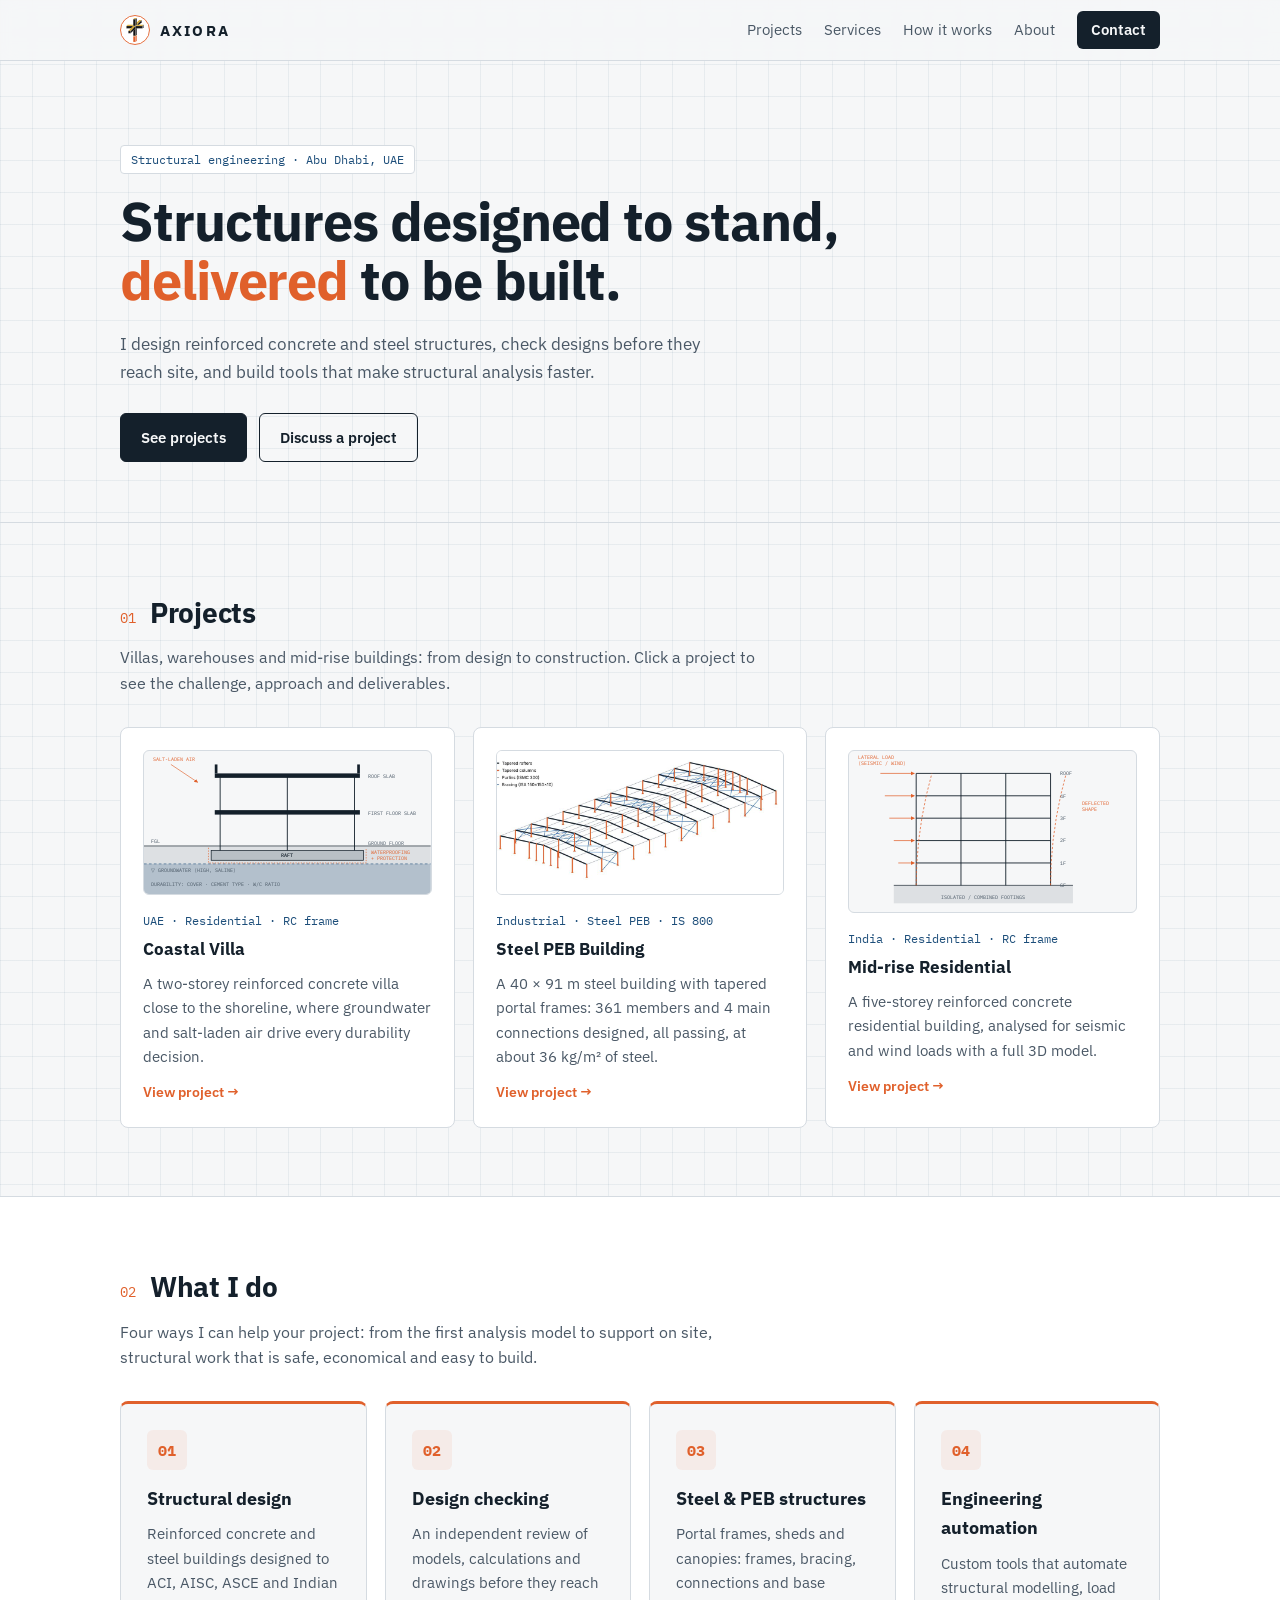
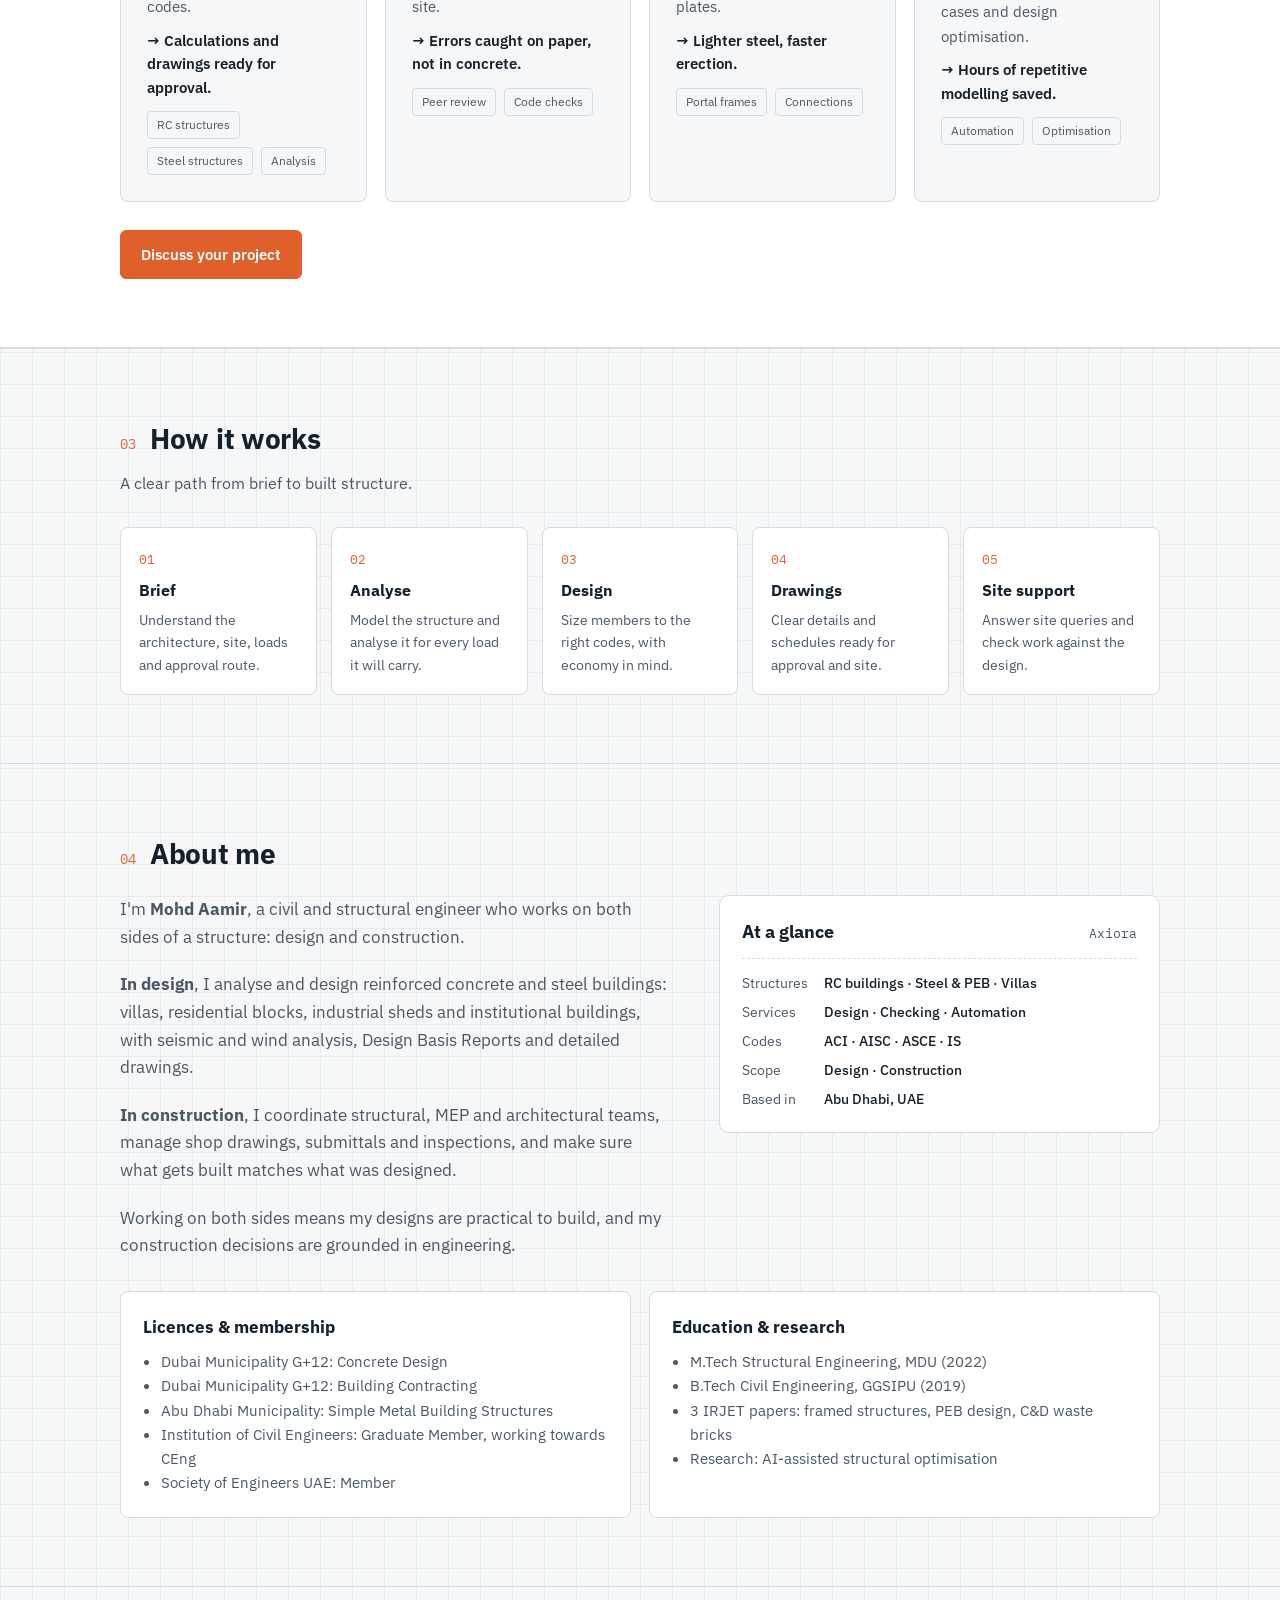
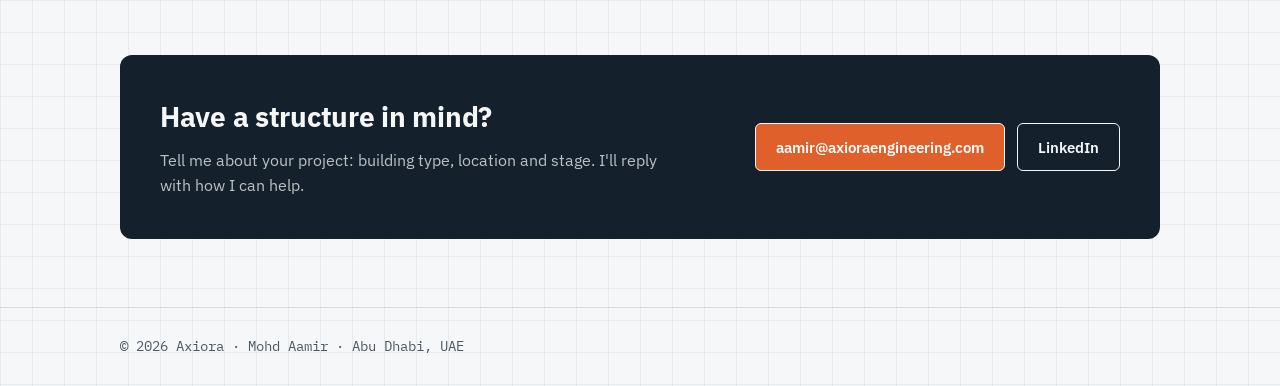
==== commit 13e3617b: "Add Steel PEB building project page with model images" ====
--- a/index.html
+++ b/index.html
@@ -51,26 +51,8 @@
 <text x="20" y="62" class="d-txt-a">SALT-LADEN AIR</text>
 <text x="16" y="342" class="d-txt">DURABILITY: COVER · CEMENT TYPE · W/C RATIO</text>
 </svg></div>
-<div class="meta mono">UAE · Residential · RC frame</div><h3>Coastal Villa</h3><p>A two-storey reinforced concrete villa close to the shoreline, where groundwater and salt-laden air drive every durability decision.</p><span class="more">View project →</span></a><a class="card proj" href="projects/steel-warehouse.html"><div class="thumb"><svg viewBox="0 30 640 320" role="img" aria-label="Elevation of a steel portal frame warehouse with wind loads"><defs><marker id="ahstc" viewBox="0 0 10 10" refX="9" refY="5" markerWidth="6" markerHeight="6" orient="auto-start-reverse"><path d="M0 0L10 5L0 10z" fill="var(--accent)"/></marker><marker id="dmstc" viewBox="0 0 10 10" refX="5" refY="5" markerWidth="5" markerHeight="5" orient="auto-start-reverse"><path d="M0 0L10 5L0 10z" fill="var(--blue)"/></marker></defs>
-<line x1="40" y1="300" x2="600" y2="300" class="d-line" stroke-width="1.5"/>
-<rect x="40" y="300" width="560" height="40" class="d-soil"/>
-<path d="M110 300 L118 136 L102 136 L110 300" class="d-line" stroke-width="1.4"/>
-<path d="M530 300 L522 136 L538 136 L530 300" class="d-line" stroke-width="1.4"/>
-<path d="M104 132 L320 70 L536 132" class="d-line" stroke-width="2.4"/>
-<path d="M118 136 L150 128 L120 150 Z" class="d-fill"/>
-<path d="M522 136 L490 128 L520 150 Z" class="d-fill"/>
-<g class="d-fill"><rect x="137" y="112.7" width="6" height="6"/><rect x="175" y="101.8" width="6" height="6"/><rect x="213" y="90.9" width="6" height="6"/><rect x="251" y="79.9" width="6" height="6"/><rect x="289" y="69.0" width="6" height="6"/><rect x="327" y="63.9" width="6" height="6"/><rect x="365" y="74.8" width="6" height="6"/><rect x="403" y="85.7" width="6" height="6"/><rect x="441" y="96.6" width="6" height="6"/><rect x="479" y="107.5" width="6" height="6"/></g>
-<rect x="96" y="296" width="28" height="6" class="d-fill"/><rect x="516" y="296" width="28" height="6" class="d-fill"/>
-<text x="320" y="230" text-anchor="middle" class="d-txt">COLUMN-FREE INTERIOR</text>
-<text x="128" y="290" class="d-txt">TAPERED COLUMN</text>
-<line x1="18" y1="170" x2="88" y2="170" class="d-acc" stroke-width="1.6" marker-end="url(#ahstc)"/><line x1="18" y1="210" x2="88" y2="210" class="d-acc" stroke-width="1.6" marker-end="url(#ahstc)"/><line x1="18" y1="250" x2="88" y2="250" class="d-acc" stroke-width="1.6" marker-end="url(#ahstc)"/>
-<text x="18" y="160" class="d-txt-a">WIND</text>
-<line x1="110" y1="322" x2="530" y2="322" class="d-dim" stroke-width="1.2" marker-start="url(#dmstc)" marker-end="url(#dmstc)"/>
-<text x="320" y="316" text-anchor="middle" class="d-txt">CLEAR SPAN</text>
-<text x="320" y="48" text-anchor="middle" class="d-txt">PURLINS ON PITCHED RAFTERS</text>
-<line x1="140" y1="150" x2="170" y2="180" class="d-thin"/><text x="172" y="190" class="d-txt">EAVES HAUNCH</text>
-</svg></div>
-<div class="meta mono">UAE · Industrial · Steel / PEB</div><h3>Steel Warehouse</h3><p>A single-storey steel portal frame shed with a column-free interior, designed for wind, roof loads and fast erection.</p><span class="more">View project →</span></a><a class="card proj" href="projects/mid-rise-residential.html"><div class="thumb"><svg viewBox="0 0 640 360" role="img" aria-label="Frame elevation of a G+4 building with lateral loads and deflected shape"><defs><marker id="ahmic" viewBox="0 0 10 10" refX="9" refY="5" markerWidth="6" markerHeight="6" orient="auto-start-reverse"><path d="M0 0L10 5L0 10z" fill="var(--accent)"/></marker><marker id="dmmic" viewBox="0 0 10 10" refX="5" refY="5" markerWidth="5" markerHeight="5" orient="auto-start-reverse"><path d="M0 0L10 5L0 10z" fill="var(--blue)"/></marker></defs>
+<div class="meta mono">UAE · Residential · RC frame</div><h3>Coastal Villa</h3><p>A two-storey reinforced concrete villa close to the shoreline, where groundwater and salt-laden air drive every durability decision.</p><span class="more">View project →</span></a><a class="card proj" href="projects/steel-warehouse.html"><div class="thumb"><img src="projects/img/peb_thumb.jpg" alt="3D view of a steel PEB building with tapered portal frames" width="960" height="480" loading="lazy"></div>
+<div class="meta mono">Industrial · Steel PEB · IS 800</div><h3>Steel PEB Building</h3><p>A 40 × 91 m steel building with tapered portal frames: 361 members and 4 main connections designed, all passing, at about 36 kg/m² of steel.</p><span class="more">View project →</span></a><a class="card proj" href="projects/mid-rise-residential.html"><div class="thumb"><svg viewBox="0 0 640 360" role="img" aria-label="Frame elevation of a G+4 building with lateral loads and deflected shape"><defs><marker id="ahmic" viewBox="0 0 10 10" refX="9" refY="5" markerWidth="6" markerHeight="6" orient="auto-start-reverse"><path d="M0 0L10 5L0 10z" fill="var(--accent)"/></marker><marker id="dmmic" viewBox="0 0 10 10" refX="5" refY="5" markerWidth="5" markerHeight="5" orient="auto-start-reverse"><path d="M0 0L10 5L0 10z" fill="var(--blue)"/></marker></defs>
 <rect x="100" y="300" width="400" height="40" class="d-soil"/>
 <line x1="100" y1="300" x2="500" y2="300" class="d-line" stroke-width="1.5"/>
 <g class="d-line" stroke-width="2"><line x1="150" y1="300" x2="150" y2="50" /><line x1="250" y1="300" x2="250" y2="50" /><line x1="350" y1="300" x2="350" y2="50" /><line x1="450" y1="300" x2="450" y2="50" /><line x1="150" y1="250" x2="450" y2="250" /><line x1="150" y1="200" x2="450" y2="200" /><line x1="150" y1="150" x2="450" y2="150" /><line x1="150" y1="100" x2="450" y2="100" /><line x1="150" y1="50" x2="450" y2="50" /></g>
--- a/styles.css
+++ b/styles.css
@@ -73,7 +73,8 @@
 a.proj{display:block;text-decoration:none;transition:transform .15s,border-color .15s}
 a.proj:hover{transform:translateY(-3px);border-color:var(--accent)}
 .proj .thumb{border-radius:6px;margin-bottom:16px;border:1px solid var(--line);background:var(--paper);overflow:hidden}
-.proj .thumb svg{display:block;width:100%;height:auto}
+.proj .thumb svg,.proj .thumb img{display:block;width:100%;height:auto}
+.proj .thumb img{aspect-ratio:2/1;object-fit:cover;background:#fff}
 .proj .meta{font-size:.76rem;color:var(--blue);margin-bottom:6px}
 .proj .more{display:inline-block;margin-top:12px;font-weight:600;font-size:.9rem;color:var(--accent)}
 
@@ -105,7 +106,9 @@
 .p-hero{padding:56px 0 40px}
 .p-hero h1{font-size:clamp(1.9rem,4.6vw,3rem)}
 .figure{background:var(--card);border:1px solid var(--line);border-radius:10px;padding:16px;margin-top:30px}
-.figure svg{display:block;width:100%;height:auto}
+.figure svg,.figure img{display:block;width:100%;height:auto}
+.figure img{border-radius:6px;background:#fff}
+.p-body .figure{margin:22px 0 6px}
 .figure figcaption{font-size:.82rem;color:var(--ink-2);margin-top:10px}
 .p-body{display:grid;grid-template-columns:1fr 320px;gap:40px;padding:50px 0}
 @media (max-width:860px){.p-body{grid-template-columns:1fr}}
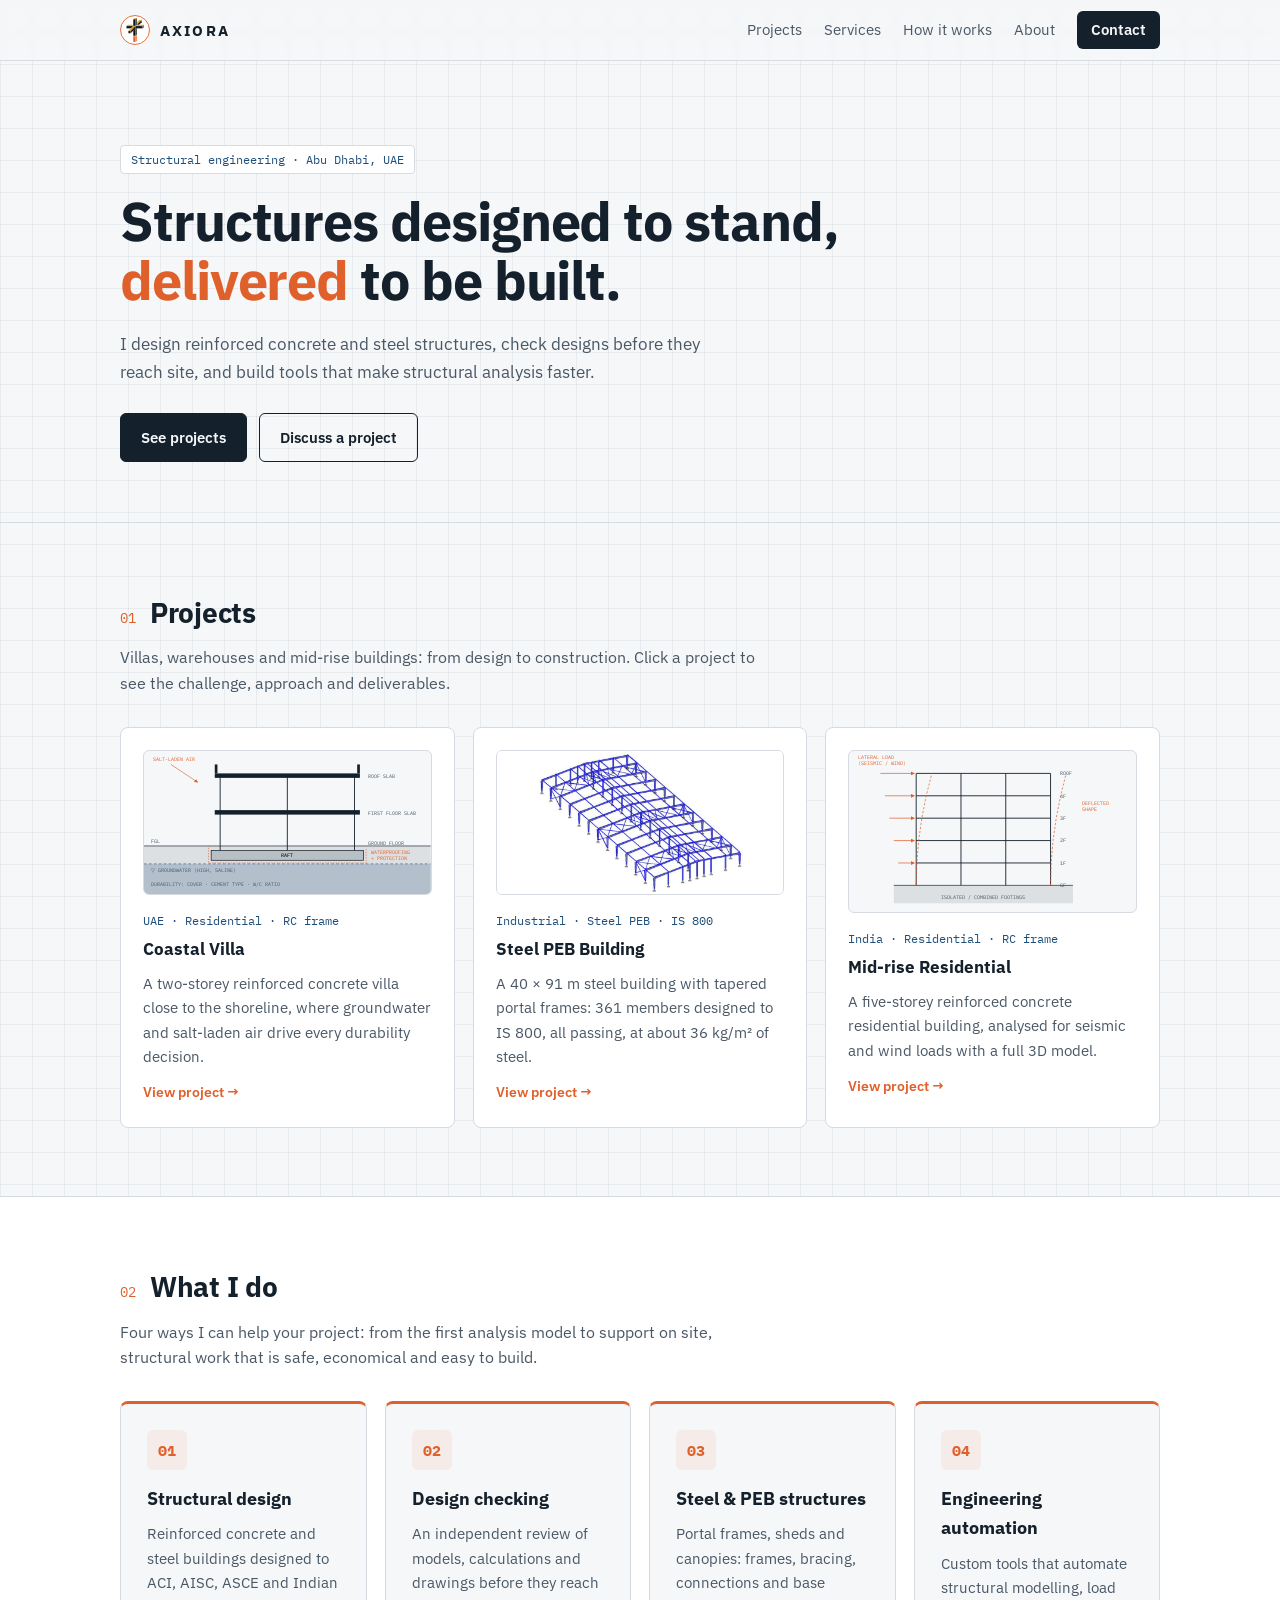
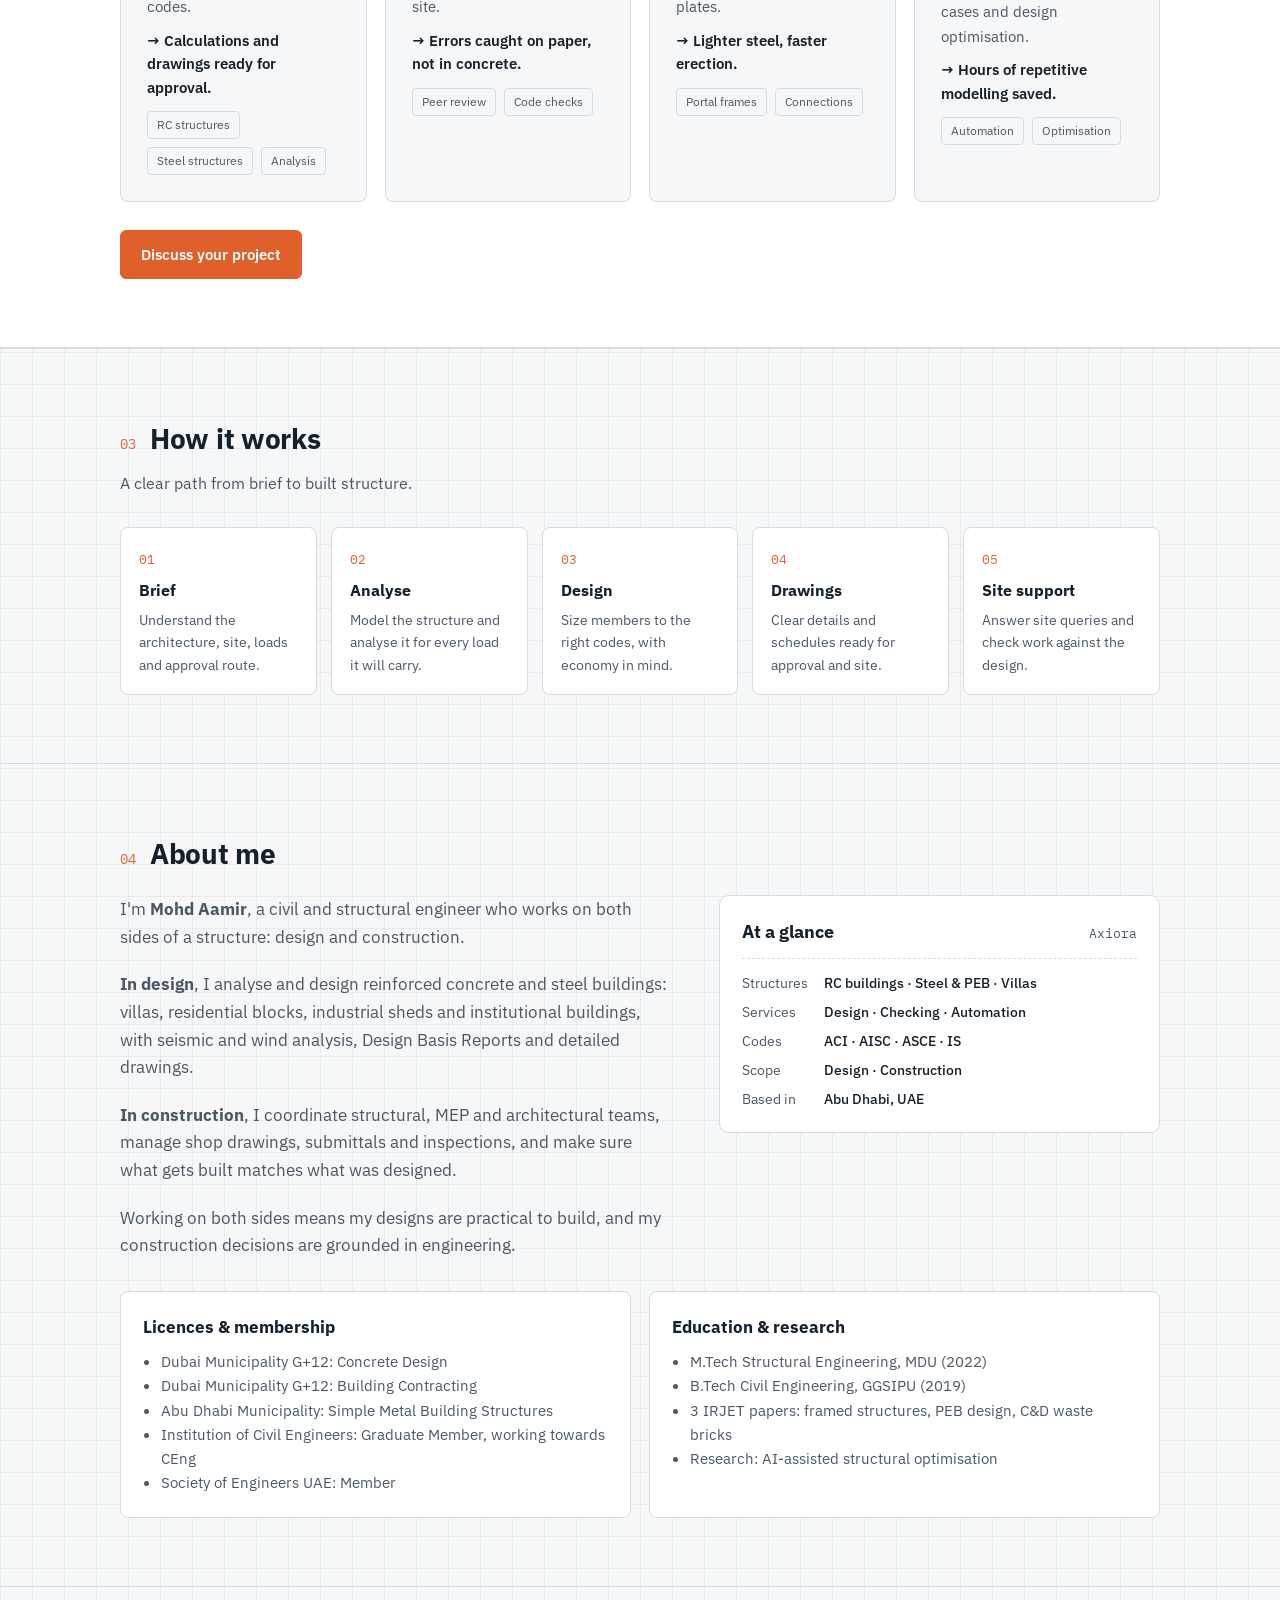
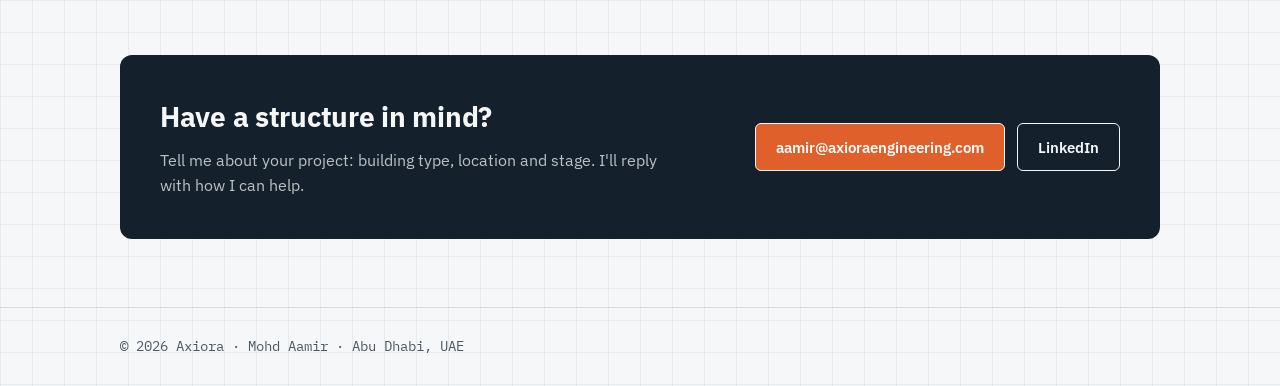
==== commit 3ebfe114: "Update PEB page: redesigned eave knee connection" ====
--- a/index.html
+++ b/index.html
@@ -52,7 +52,7 @@
 <text x="16" y="342" class="d-txt">DURABILITY: COVER · CEMENT TYPE · W/C RATIO</text>
 </svg></div>
 <div class="meta mono">UAE · Residential · RC frame</div><h3>Coastal Villa</h3><p>A two-storey reinforced concrete villa close to the shoreline, where groundwater and salt-laden air drive every durability decision.</p><span class="more">View project →</span></a><a class="card proj" href="projects/steel-warehouse.html"><div class="thumb"><img src="projects/img/peb_thumb.jpg" alt="3D view of a steel PEB building with tapered portal frames" width="960" height="480" loading="lazy"></div>
-<div class="meta mono">Industrial · Steel PEB · IS 800</div><h3>Steel PEB Building</h3><p>A 40 × 91 m steel building with tapered portal frames: 361 members and 4 main connections designed, all passing, at about 36 kg/m² of steel.</p><span class="more">View project →</span></a><a class="card proj" href="projects/mid-rise-residential.html"><div class="thumb"><svg viewBox="0 0 640 360" role="img" aria-label="Frame elevation of a G+4 building with lateral loads and deflected shape"><defs><marker id="ahmic" viewBox="0 0 10 10" refX="9" refY="5" markerWidth="6" markerHeight="6" orient="auto-start-reverse"><path d="M0 0L10 5L0 10z" fill="var(--accent)"/></marker><marker id="dmmic" viewBox="0 0 10 10" refX="5" refY="5" markerWidth="5" markerHeight="5" orient="auto-start-reverse"><path d="M0 0L10 5L0 10z" fill="var(--blue)"/></marker></defs>
+<div class="meta mono">Industrial · Steel PEB · IS 800</div><h3>Steel PEB Building</h3><p>A 40 × 91 m steel building with tapered portal frames: 361 members designed to IS 800, all passing, at about 36 kg/m² of steel.</p><span class="more">View project →</span></a><a class="card proj" href="projects/mid-rise-residential.html"><div class="thumb"><svg viewBox="0 0 640 360" role="img" aria-label="Frame elevation of a G+4 building with lateral loads and deflected shape"><defs><marker id="ahmic" viewBox="0 0 10 10" refX="9" refY="5" markerWidth="6" markerHeight="6" orient="auto-start-reverse"><path d="M0 0L10 5L0 10z" fill="var(--accent)"/></marker><marker id="dmmic" viewBox="0 0 10 10" refX="5" refY="5" markerWidth="5" markerHeight="5" orient="auto-start-reverse"><path d="M0 0L10 5L0 10z" fill="var(--blue)"/></marker></defs>
 <rect x="100" y="300" width="400" height="40" class="d-soil"/>
 <line x1="100" y1="300" x2="500" y2="300" class="d-line" stroke-width="1.5"/>
 <g class="d-line" stroke-width="2"><line x1="150" y1="300" x2="150" y2="50" /><line x1="250" y1="300" x2="250" y2="50" /><line x1="350" y1="300" x2="350" y2="50" /><line x1="450" y1="300" x2="450" y2="50" /><line x1="150" y1="250" x2="450" y2="250" /><line x1="150" y1="200" x2="450" y2="200" /><line x1="150" y1="150" x2="450" y2="150" /><line x1="150" y1="100" x2="450" y2="100" /><line x1="150" y1="50" x2="450" y2="50" /></g>
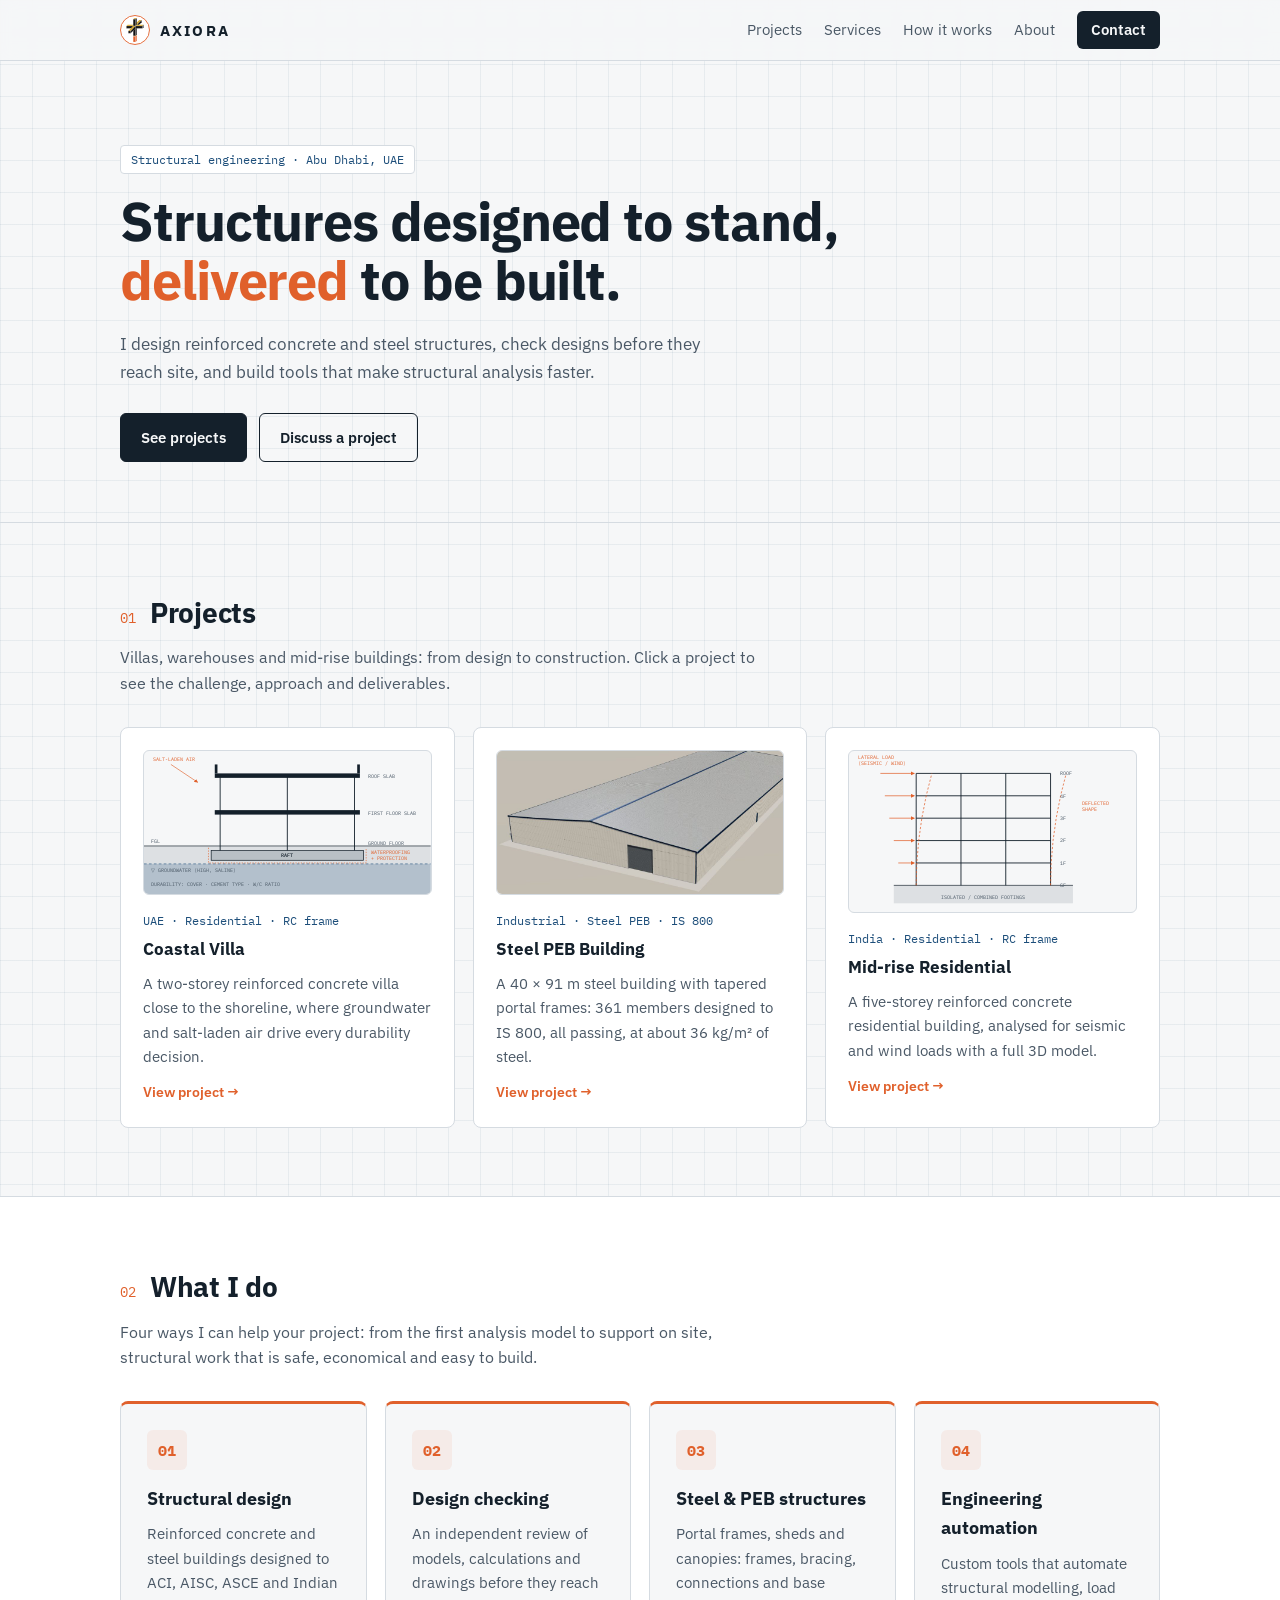
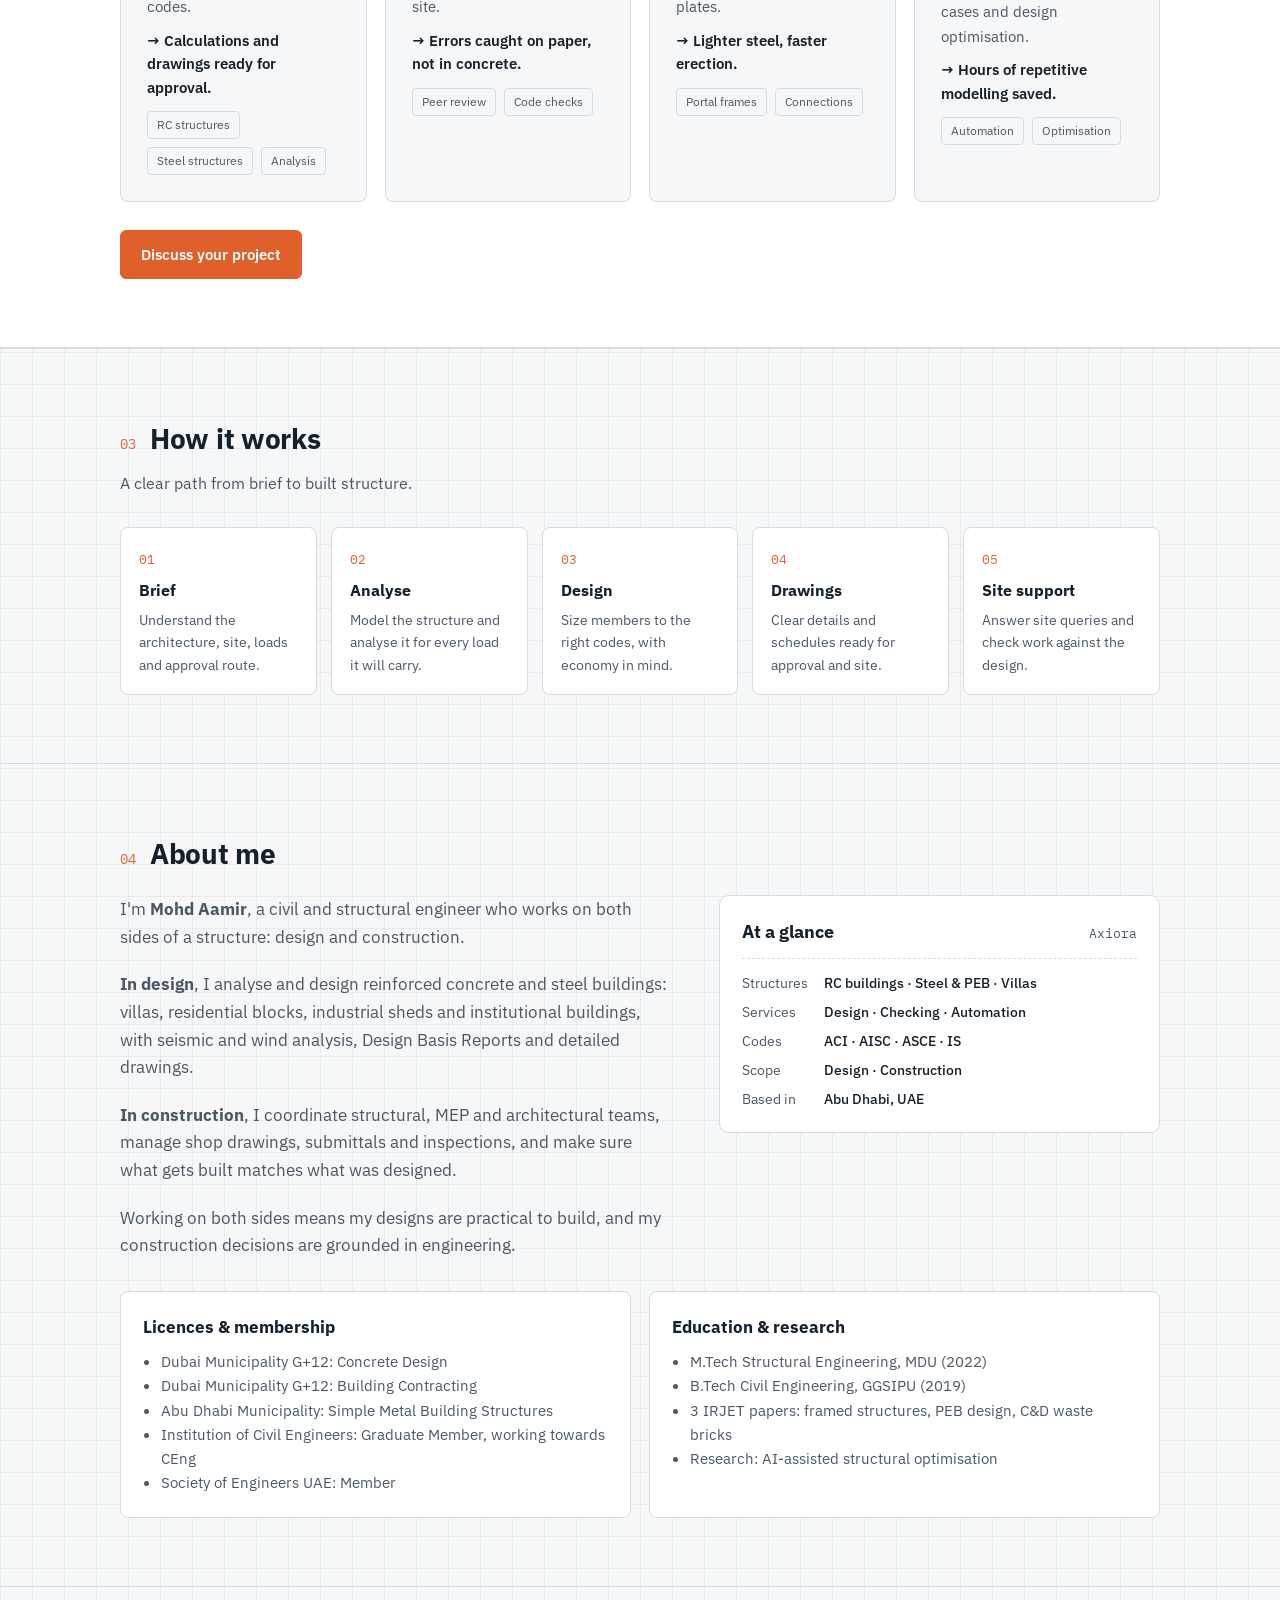
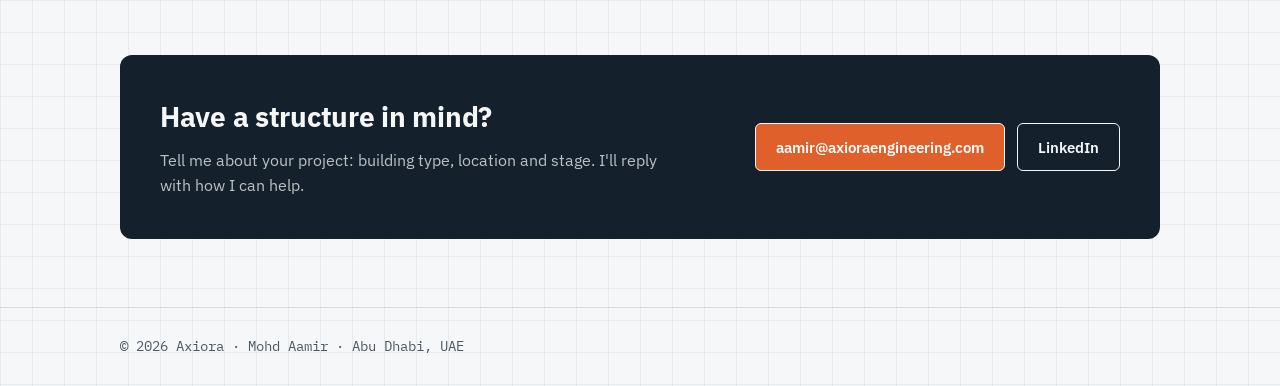
==== commit a887ee30: "PEB page: 3D walkthrough video and new photos" ====
--- a/index.html
+++ b/index.html
@@ -51,7 +51,7 @@
 <text x="20" y="62" class="d-txt-a">SALT-LADEN AIR</text>
 <text x="16" y="342" class="d-txt">DURABILITY: COVER · CEMENT TYPE · W/C RATIO</text>
 </svg></div>
-<div class="meta mono">UAE · Residential · RC frame</div><h3>Coastal Villa</h3><p>A two-storey reinforced concrete villa close to the shoreline, where groundwater and salt-laden air drive every durability decision.</p><span class="more">View project →</span></a><a class="card proj" href="projects/steel-warehouse.html"><div class="thumb"><img src="projects/img/peb_thumb.jpg" alt="3D view of a steel PEB building with tapered portal frames" width="960" height="480" loading="lazy"></div>
+<div class="meta mono">UAE · Residential · RC frame</div><h3>Coastal Villa</h3><p>A two-storey reinforced concrete villa close to the shoreline, where groundwater and salt-laden air drive every durability decision.</p><span class="more">View project →</span></a><a class="card proj" href="projects/steel-warehouse.html"><div class="thumb"><img src="projects/img/peb_thumb.jpg" alt="3D view of the clad steel PEB building with a roller-shutter gate in the gable" width="960" height="480" loading="lazy"></div>
 <div class="meta mono">Industrial · Steel PEB · IS 800</div><h3>Steel PEB Building</h3><p>A 40 × 91 m steel building with tapered portal frames: 361 members designed to IS 800, all passing, at about 36 kg/m² of steel.</p><span class="more">View project →</span></a><a class="card proj" href="projects/mid-rise-residential.html"><div class="thumb"><svg viewBox="0 0 640 360" role="img" aria-label="Frame elevation of a G+4 building with lateral loads and deflected shape"><defs><marker id="ahmic" viewBox="0 0 10 10" refX="9" refY="5" markerWidth="6" markerHeight="6" orient="auto-start-reverse"><path d="M0 0L10 5L0 10z" fill="var(--accent)"/></marker><marker id="dmmic" viewBox="0 0 10 10" refX="5" refY="5" markerWidth="5" markerHeight="5" orient="auto-start-reverse"><path d="M0 0L10 5L0 10z" fill="var(--blue)"/></marker></defs>
 <rect x="100" y="300" width="400" height="40" class="d-soil"/>
 <line x1="100" y1="300" x2="500" y2="300" class="d-line" stroke-width="1.5"/>
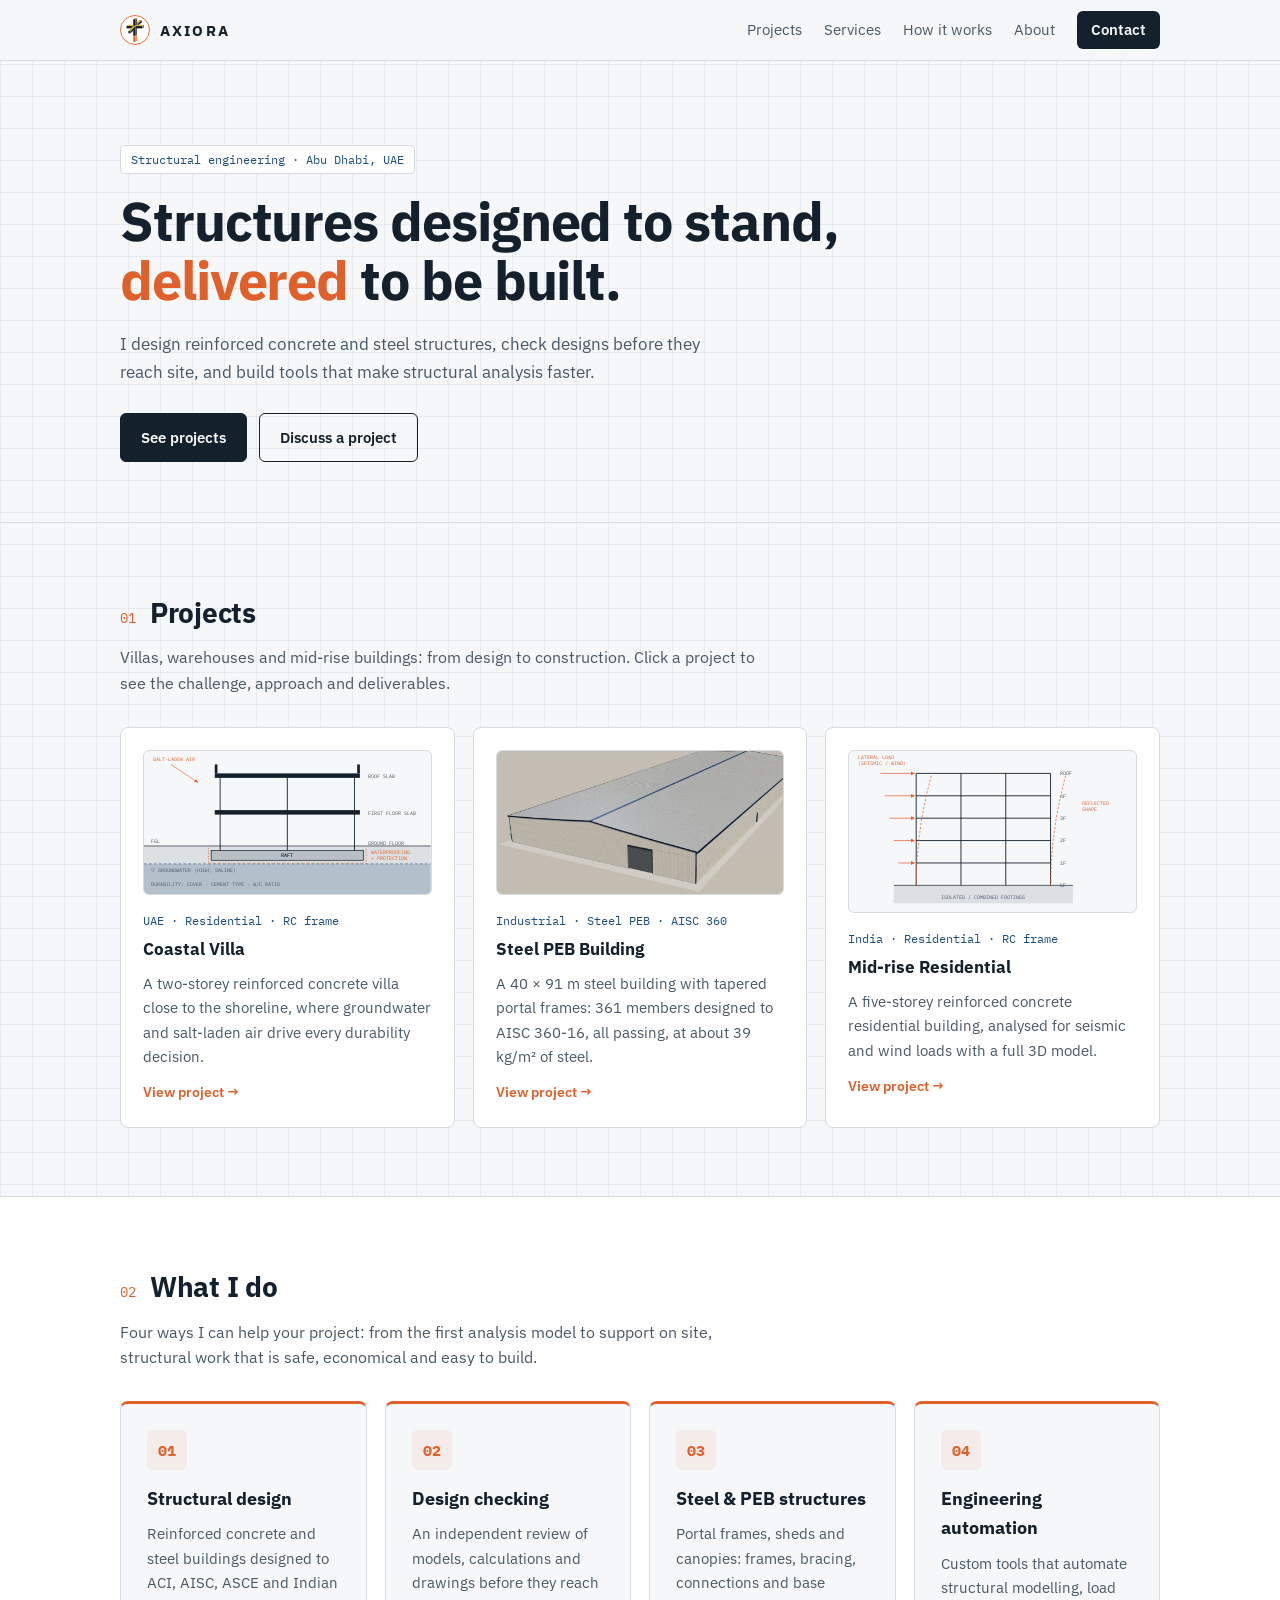
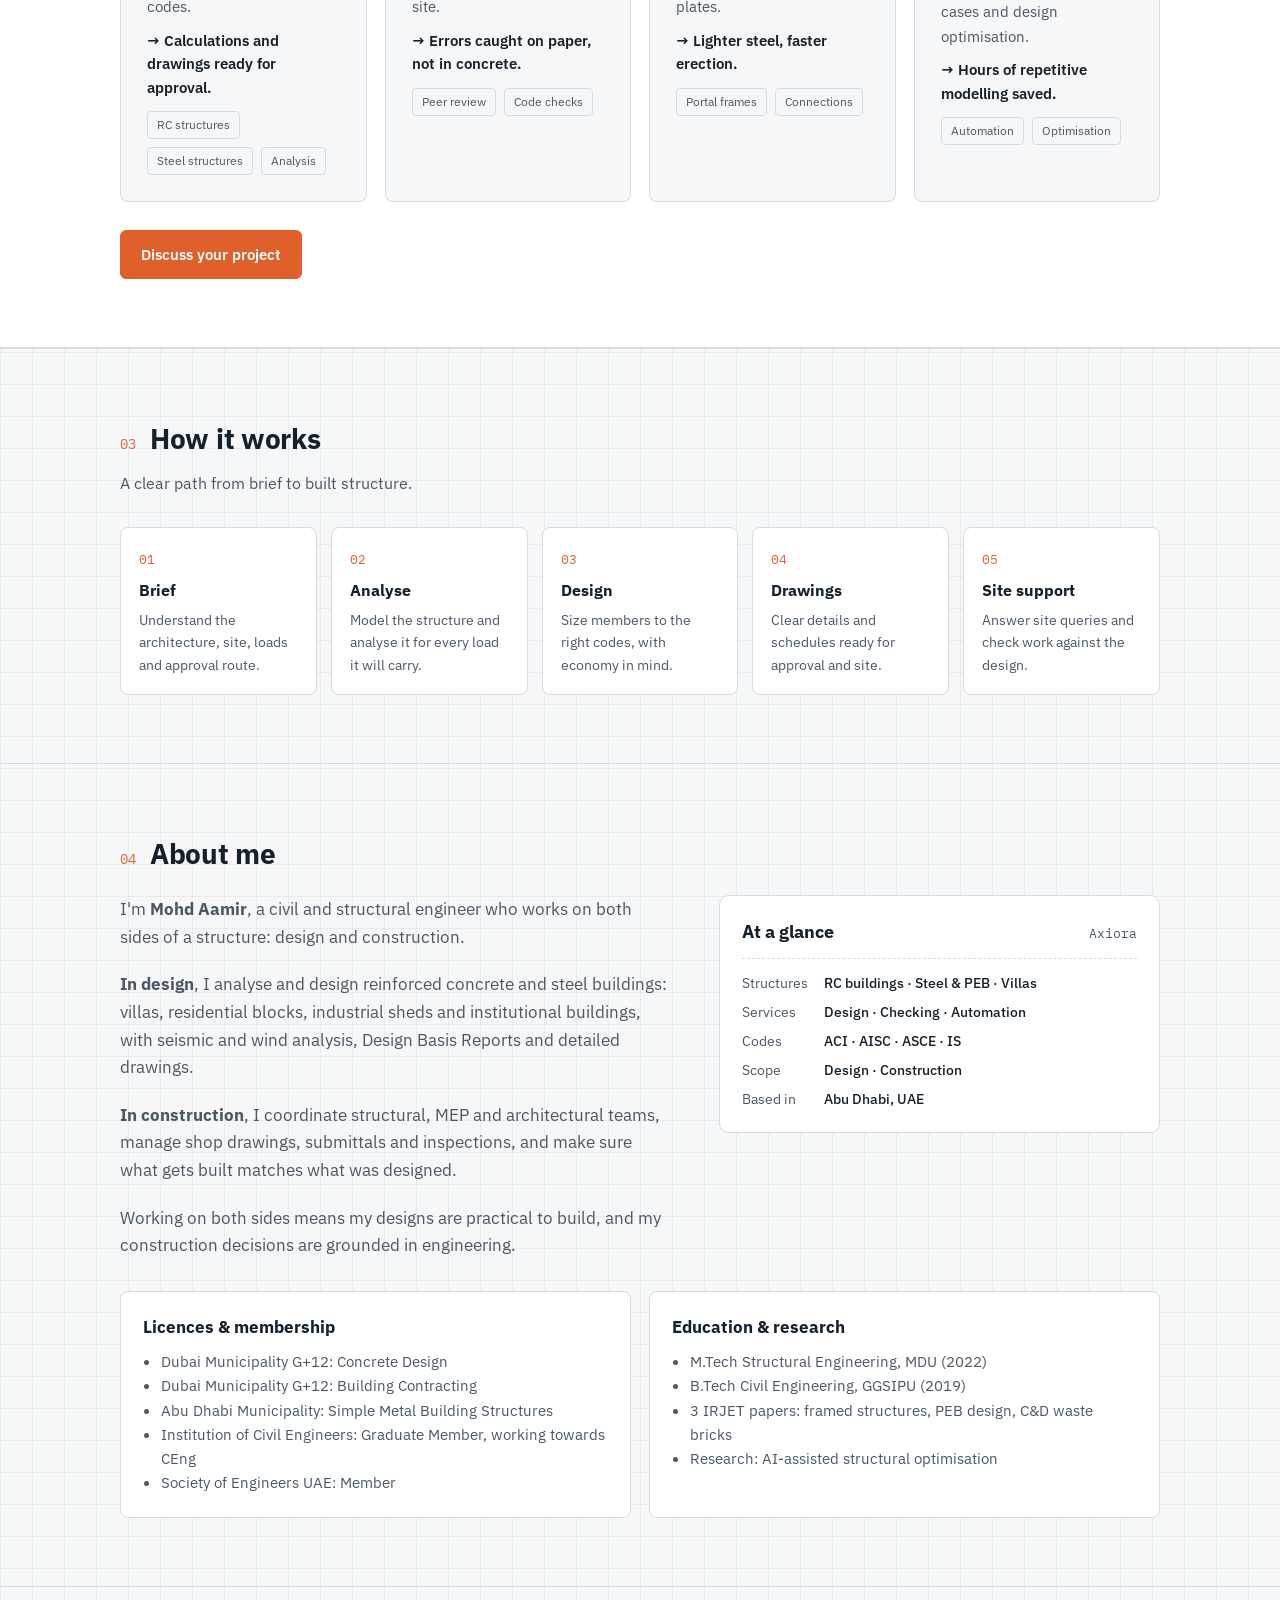
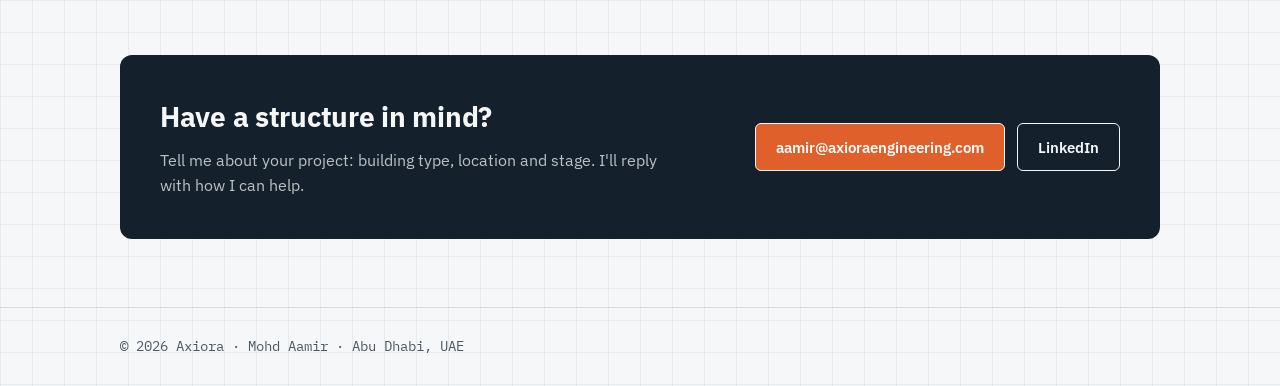
==== commit 6d097eaa: "PEB page: AISC 360-16 / ASCE 7-16 design basis and results" ====
--- a/index.html
+++ b/index.html
@@ -52,7 +52,7 @@
 <text x="16" y="342" class="d-txt">DURABILITY: COVER · CEMENT TYPE · W/C RATIO</text>
 </svg></div>
 <div class="meta mono">UAE · Residential · RC frame</div><h3>Coastal Villa</h3><p>A two-storey reinforced concrete villa close to the shoreline, where groundwater and salt-laden air drive every durability decision.</p><span class="more">View project →</span></a><a class="card proj" href="projects/steel-warehouse.html"><div class="thumb"><img src="projects/img/peb_thumb.jpg" alt="3D view of the clad steel PEB building with a roller-shutter gate in the gable" width="960" height="480" loading="lazy"></div>
-<div class="meta mono">Industrial · Steel PEB · IS 800</div><h3>Steel PEB Building</h3><p>A 40 × 91 m steel building with tapered portal frames: 361 members designed to IS 800, all passing, at about 36 kg/m² of steel.</p><span class="more">View project →</span></a><a class="card proj" href="projects/mid-rise-residential.html"><div class="thumb"><svg viewBox="0 0 640 360" role="img" aria-label="Frame elevation of a G+4 building with lateral loads and deflected shape"><defs><marker id="ahmic" viewBox="0 0 10 10" refX="9" refY="5" markerWidth="6" markerHeight="6" orient="auto-start-reverse"><path d="M0 0L10 5L0 10z" fill="var(--accent)"/></marker><marker id="dmmic" viewBox="0 0 10 10" refX="5" refY="5" markerWidth="5" markerHeight="5" orient="auto-start-reverse"><path d="M0 0L10 5L0 10z" fill="var(--blue)"/></marker></defs>
+<div class="meta mono">Industrial · Steel PEB · AISC 360</div><h3>Steel PEB Building</h3><p>A 40 × 91 m steel building with tapered portal frames: 361 members designed to AISC 360-16, all passing, at about 39 kg/m² of steel.</p><span class="more">View project →</span></a><a class="card proj" href="projects/mid-rise-residential.html"><div class="thumb"><svg viewBox="0 0 640 360" role="img" aria-label="Frame elevation of a G+4 building with lateral loads and deflected shape"><defs><marker id="ahmic" viewBox="0 0 10 10" refX="9" refY="5" markerWidth="6" markerHeight="6" orient="auto-start-reverse"><path d="M0 0L10 5L0 10z" fill="var(--accent)"/></marker><marker id="dmmic" viewBox="0 0 10 10" refX="5" refY="5" markerWidth="5" markerHeight="5" orient="auto-start-reverse"><path d="M0 0L10 5L0 10z" fill="var(--blue)"/></marker></defs>
 <rect x="100" y="300" width="400" height="40" class="d-soil"/>
 <line x1="100" y1="300" x2="500" y2="300" class="d-line" stroke-width="1.5"/>
 <g class="d-line" stroke-width="2"><line x1="150" y1="300" x2="150" y2="50" /><line x1="250" y1="300" x2="250" y2="50" /><line x1="350" y1="300" x2="350" y2="50" /><line x1="450" y1="300" x2="450" y2="50" /><line x1="150" y1="250" x2="450" y2="250" /><line x1="150" y1="200" x2="450" y2="200" /><line x1="150" y1="150" x2="450" y2="150" /><line x1="150" y1="100" x2="450" y2="100" /><line x1="150" y1="50" x2="450" y2="50" /></g>
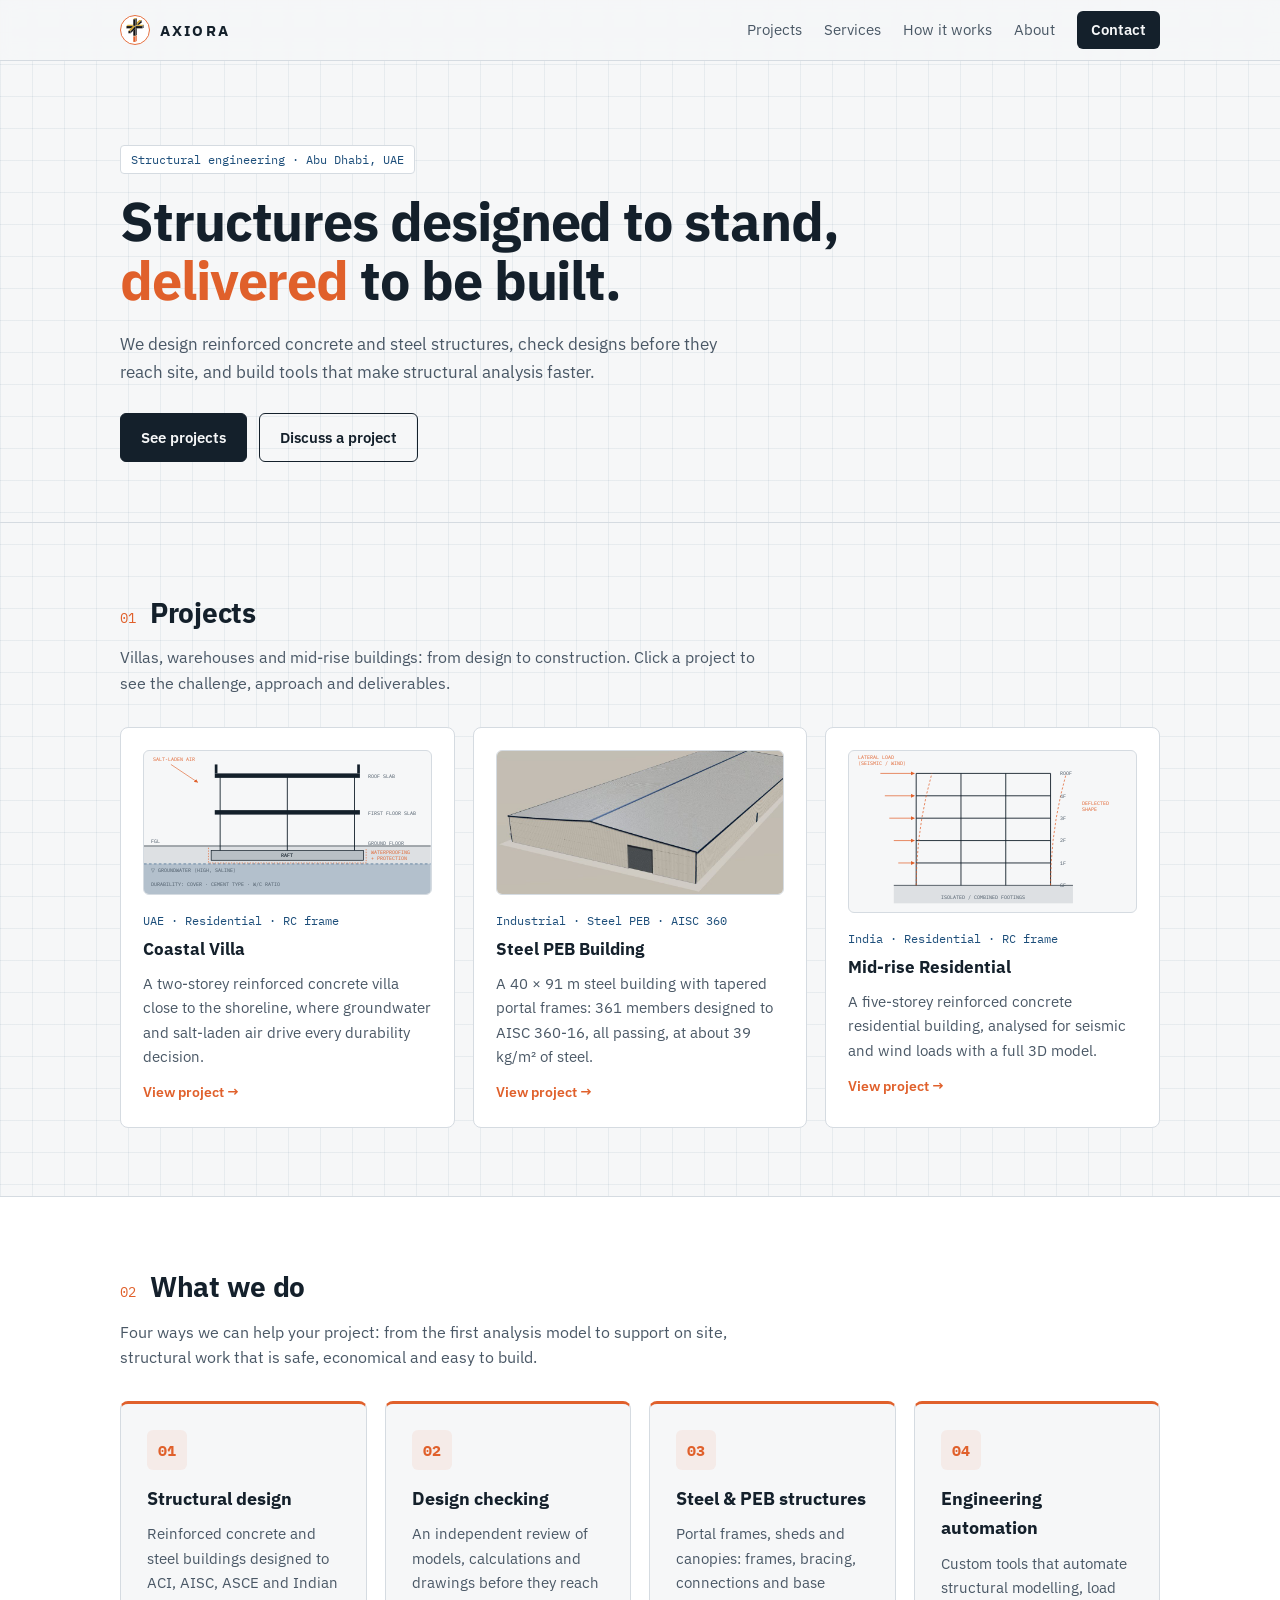
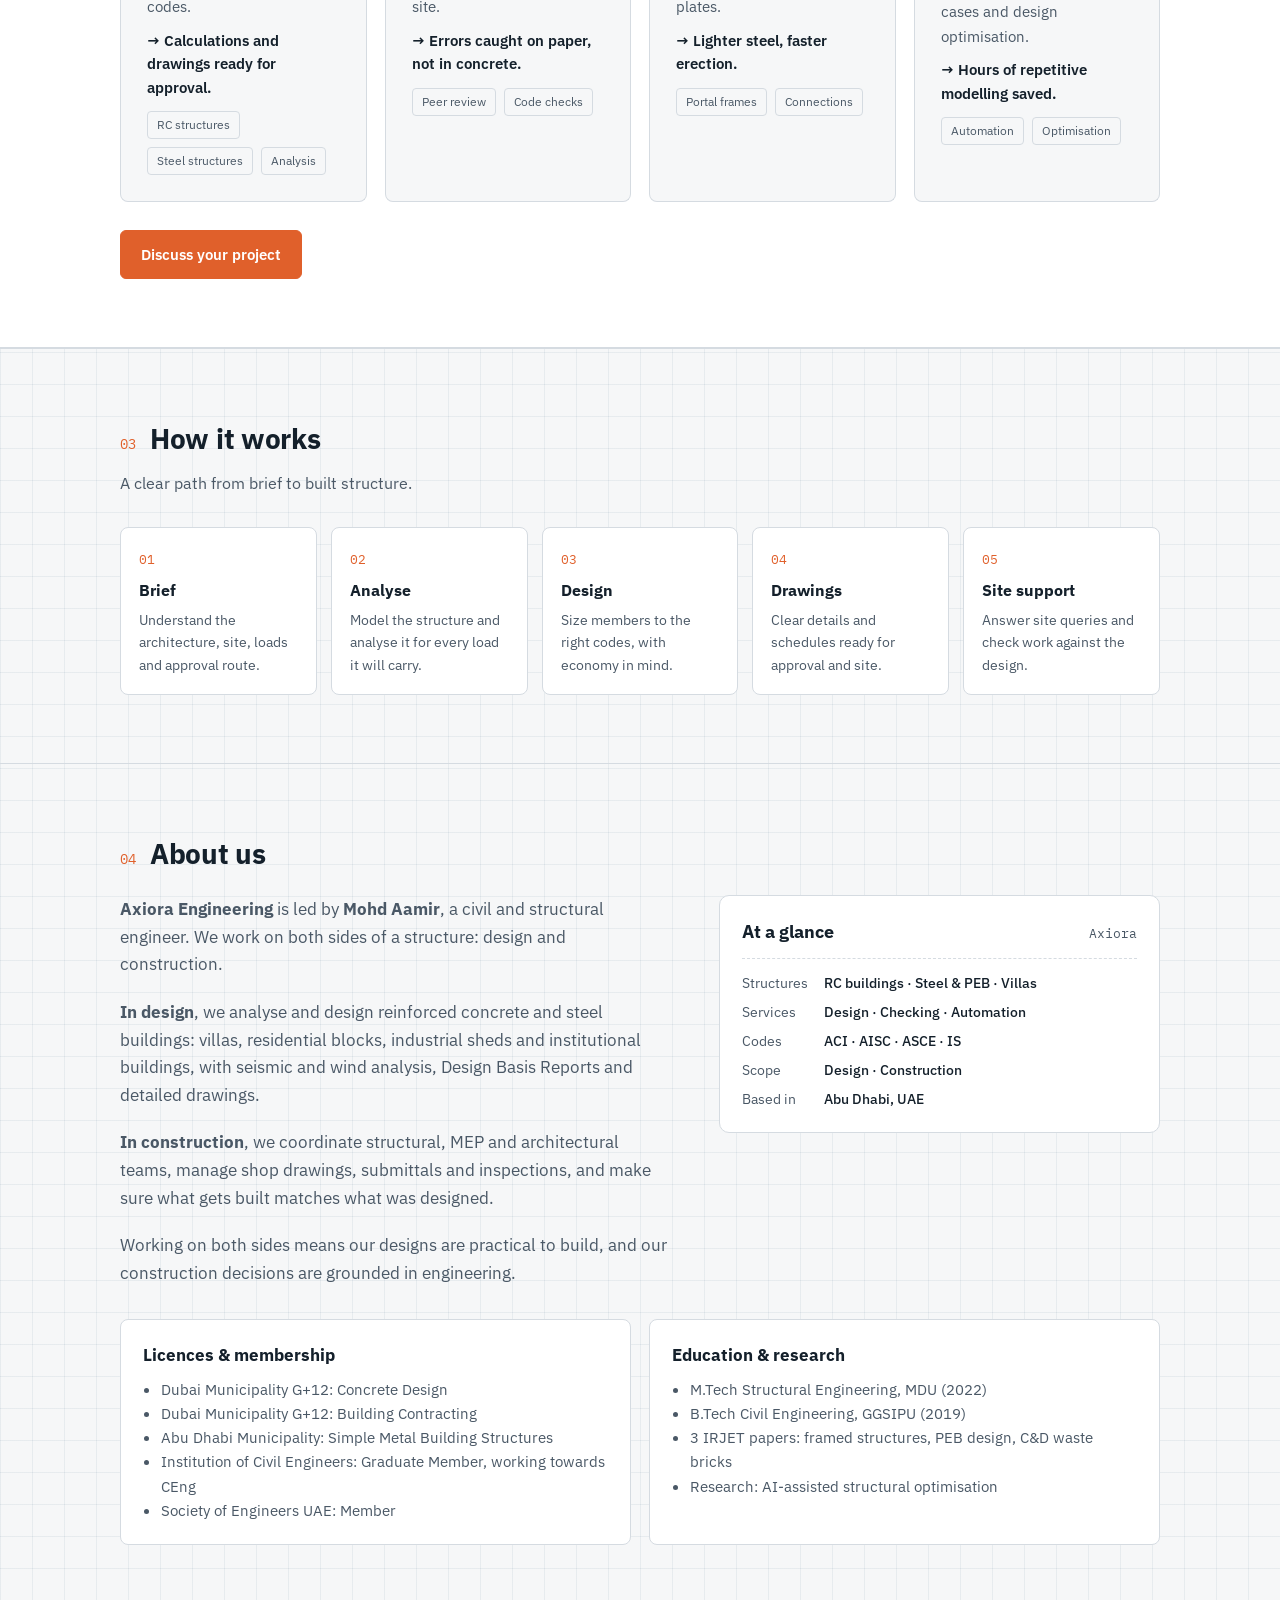
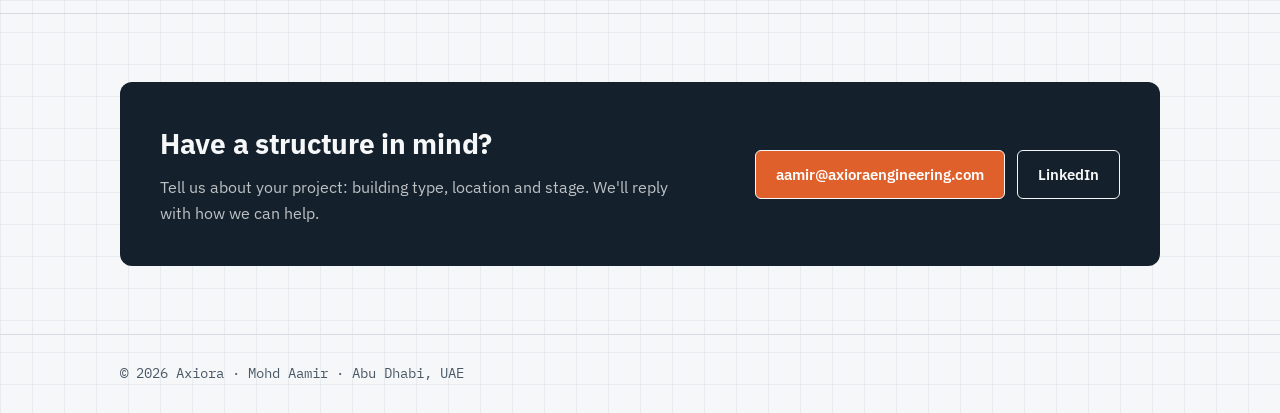
==== commit f3010a52: "Site wording: first person plural (we/our) for Axiora Engineering" ====
--- a/index.html
+++ b/index.html
@@ -19,7 +19,7 @@
 <header class="hero"><div class="wrap">
   <span class="tag mono">Structural engineering · Abu Dhabi, UAE</span>
   <h1 style="max-width:820px">Structures designed to stand, <em>delivered</em> to be built.</h1>
-  <p class="lead">I design reinforced concrete and steel structures, check designs before they reach site, and build tools that make structural analysis faster.</p>
+  <p class="lead">We design reinforced concrete and steel structures, check designs before they reach site, and build tools that make structural analysis faster.</p>
   <div class="cta"><a class="btn primary" href="#projects">See projects</a><a class="btn" href="#contact">Discuss a project</a></div>
 </div></header>
 
@@ -68,8 +68,8 @@
 </div></section>
 
 <section id="services" class="emph"><div class="wrap">
-  <div class="sec-head"><span class="sec-num mono">02</span><h2>What I do</h2></div>
-  <p class="sec-sub">Four ways I can help your project: from the first analysis model to support on site, structural work that is safe, economical and easy to build.</p>
+  <div class="sec-head"><span class="sec-num mono">02</span><h2>What we do</h2></div>
+  <p class="sec-sub">Four ways we can help your project: from the first analysis model to support on site, structural work that is safe, economical and easy to build.</p>
   <div class="grid g4"><div class="card svc"><div class="ico">01</div><h3>Structural design</h3><p>Reinforced concrete and steel buildings designed to ACI, AISC, ASCE and Indian codes.</p><p class="gain">→ Calculations and drawings ready for approval.</p><div class="chips"><span class=chip>RC structures</span><span class=chip>Steel structures</span><span class=chip>Analysis</span></div></div><div class="card svc"><div class="ico">02</div><h3>Design checking</h3><p>An independent review of models, calculations and drawings before they reach site.</p><p class="gain">→ Errors caught on paper, not in concrete.</p><div class="chips"><span class=chip>Peer review</span><span class=chip>Code checks</span></div></div><div class="card svc"><div class="ico">03</div><h3>Steel & PEB structures</h3><p>Portal frames, sheds and canopies: frames, bracing, connections and base plates.</p><p class="gain">→ Lighter steel, faster erection.</p><div class="chips"><span class=chip>Portal frames</span><span class=chip>Connections</span></div></div><div class="card svc"><div class="ico">04</div><h3>Engineering automation</h3><p>Custom tools that automate structural modelling, load cases and design optimisation.</p><p class="gain">→ Hours of repetitive modelling saved.</p><div class="chips"><span class=chip>Automation</span><span class=chip>Optimisation</span></div></div></div>
   <div class="cta"><a class="btn accent" href="#contact">Discuss your project</a></div>
 </div></section>
@@ -81,13 +81,13 @@
 </div></section>
 
 <section id="about"><div class="wrap">
-  <div class="sec-head"><span class="sec-num mono">04</span><h2>About me</h2></div>
+  <div class="sec-head"><span class="sec-num mono">04</span><h2>About us</h2></div>
   <div class="hero-grid" style="margin:18px 0 32px;align-items:start">
     <div>
-      <p class="lead" style="margin-top:0">I'm <b>Mohd Aamir</b>, a civil and structural engineer who works on both sides of a structure: design and construction.</p>
-      <p class="lead"><b>In design</b>, I analyse and design reinforced concrete and steel buildings: villas, residential blocks, industrial sheds and institutional buildings, with seismic and wind analysis, Design Basis Reports and detailed drawings.</p>
-      <p class="lead"><b>In construction</b>, I coordinate structural, MEP and architectural teams, manage shop drawings, submittals and inspections, and make sure what gets built matches what was designed.</p>
-      <p class="lead">Working on both sides means my designs are practical to build, and my construction decisions are grounded in engineering.</p>
+      <p class="lead" style="margin-top:0"><b>Axiora Engineering</b> is led by <b>Mohd Aamir</b>, a civil and structural engineer. We work on both sides of a structure: design and construction.</p>
+      <p class="lead"><b>In design</b>, we analyse and design reinforced concrete and steel buildings: villas, residential blocks, industrial sheds and institutional buildings, with seismic and wind analysis, Design Basis Reports and detailed drawings.</p>
+      <p class="lead"><b>In construction</b>, we coordinate structural, MEP and architectural teams, manage shop drawings, submittals and inspections, and make sure what gets built matches what was designed.</p>
+      <p class="lead">Working on both sides means our designs are practical to build, and our construction decisions are grounded in engineering.</p>
     </div>
     <aside class="hero-card">
       <div class="who"><b>At a glance</b><span class="mono">Axiora</span></div>
@@ -112,7 +112,7 @@
 
 <section id="contact"><div class="wrap">
   <div class="band">
-    <div><h2>Have a structure in mind?</h2><p>Tell me about your project: building type, location and stage. I'll reply with how I can help.</p></div>
+    <div><h2>Have a structure in mind?</h2><p>Tell us about your project: building type, location and stage. We'll reply with how we can help.</p></div>
     <div class="cta" style="margin-top:0">
       <a class="btn accent" href="mailto:aamir@axioraengineering.com">aamir@axioraengineering.com</a>
       <a class="btn" style="color:var(--paper)" href="https://www.linkedin.com/in/axioraengineering/" target="_blank" rel="noopener">LinkedIn</a>
